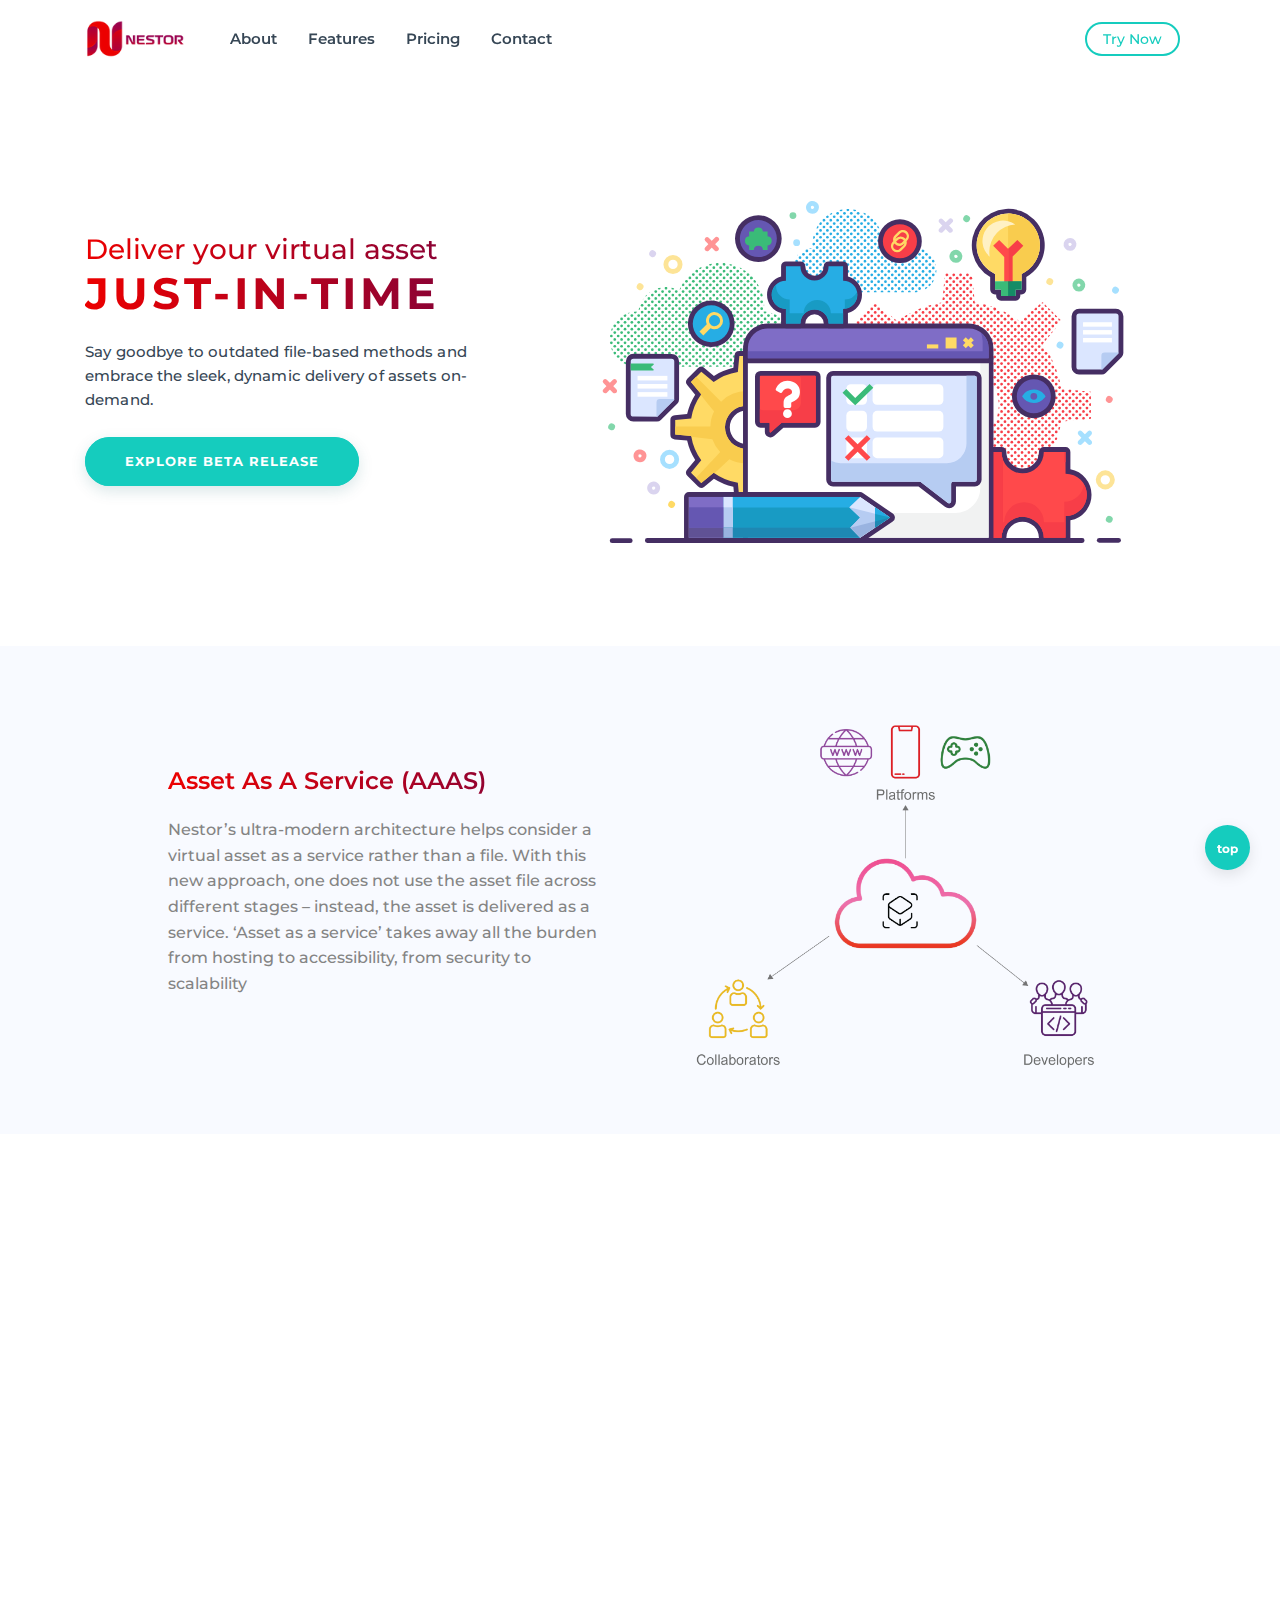
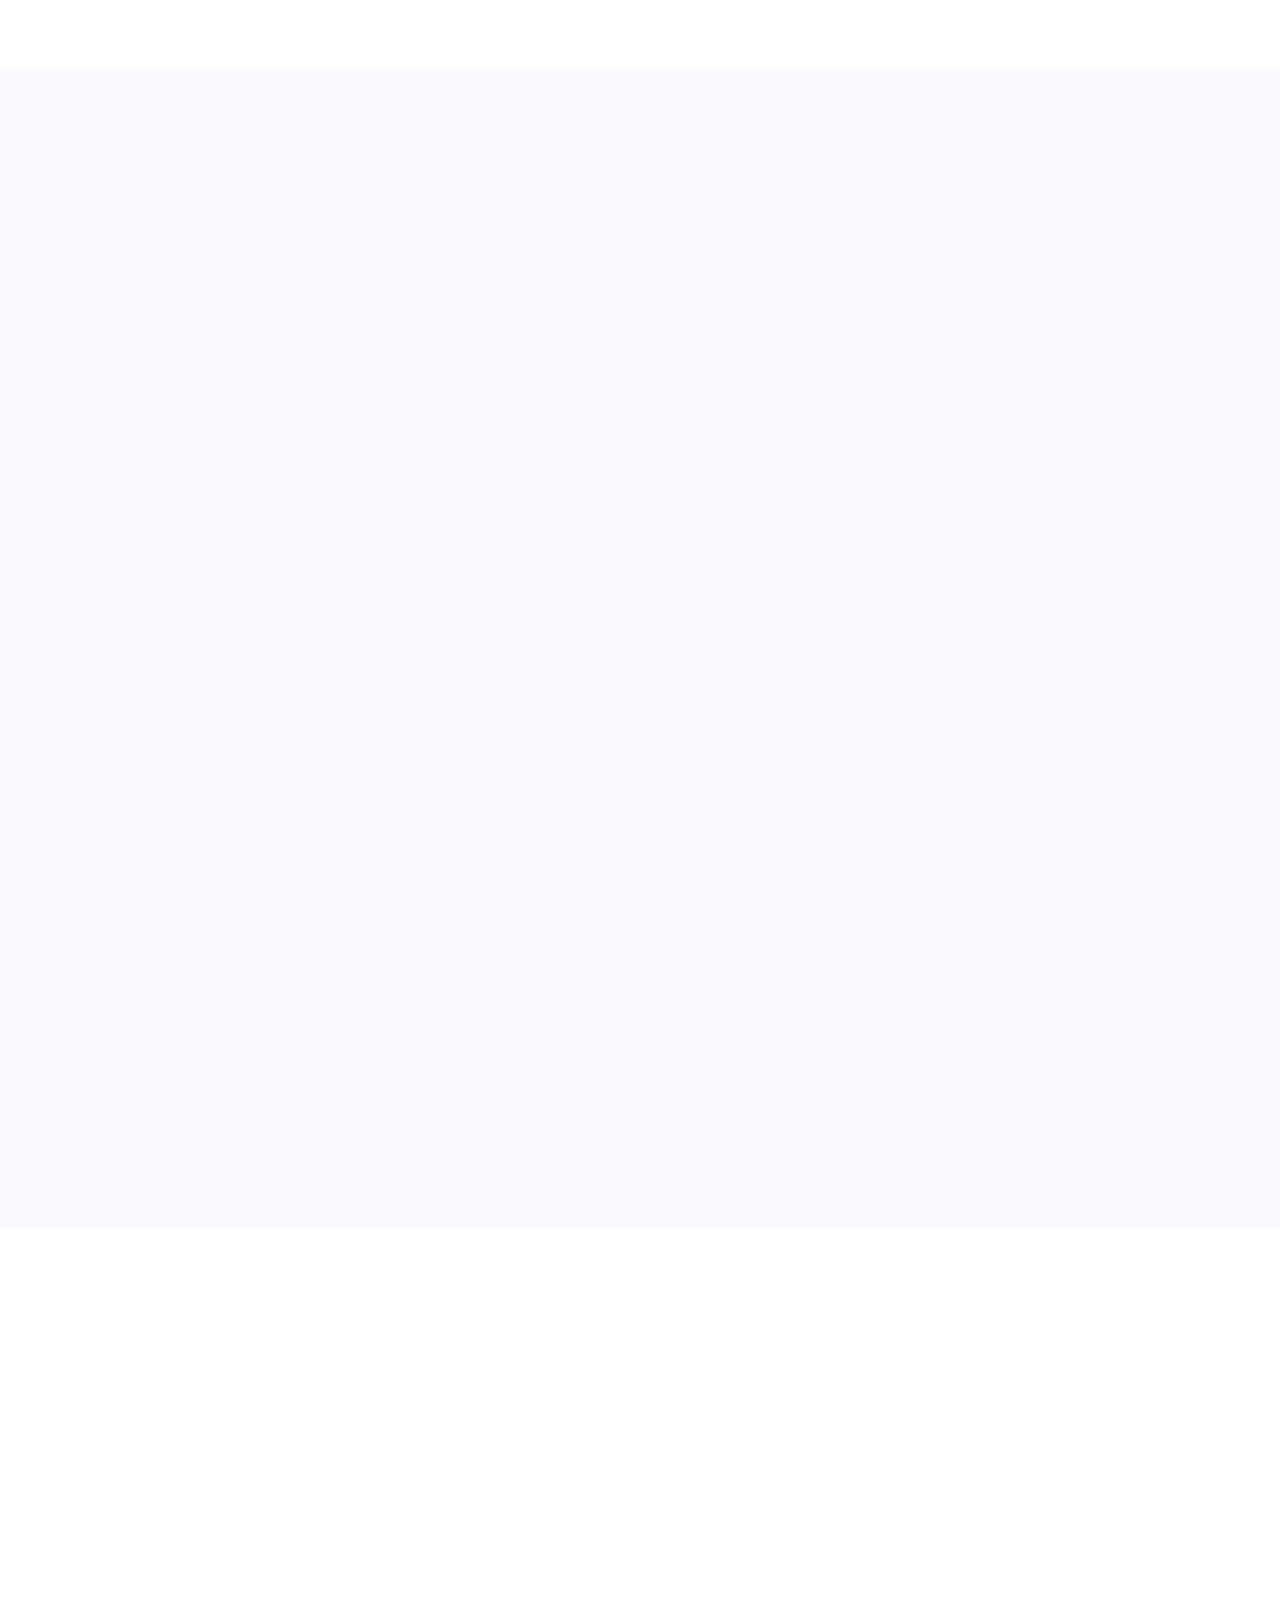
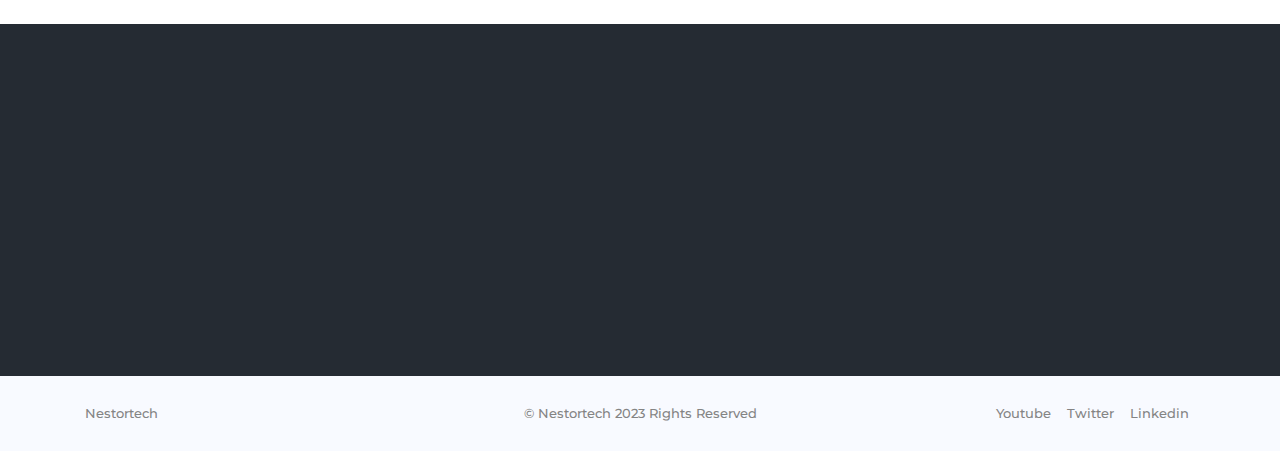
==== index.html @ db50aea8 "Favicon and title change" ====
<!DOCTYPE html>
<html lang="en">
  <head>
    <meta charset="utf-8">
    <title>Nestor - Virtual Assets Management Platform</title>
    <link rel="icon" href="assets/images/nestor_favicon.ico" type="image/png" sizes="16x16">
    <meta name="viewport" content="width=device-width, initial-scale=1">
    <meta http-equiv="X-UA-Compatible" content="IE=edge">
    <meta name="description" content="Experience Just-In-Time delivery of your virtual assets with Asset-as-a-Service">
    <meta name="keywords" content="Nestor, Virtual Assets, Virtual Assets Management Platform">
    <link href="assets/css/bootstrap.min.css" rel="stylesheet" type="text/css" media="all" />
    <link href="https://fonts.googleapis.com/css?family=Montserrat:300,400,500,600%7COpen+Sans:400%7CVarela+Round" rel="stylesheet">
    <link rel="stylesheet" href="assets/css/animate.css"> <!-- Resource style -->
    <link rel="stylesheet" href="assets/css/owl.carousel.css">
    <link rel="stylesheet" href="assets/css/owl.theme.css">
    <link rel="stylesheet" href="assets/css/magnific-popup.css">
    <link rel="stylesheet" href="assets/css/ionicons.min.css"> <!-- Resource style -->
    <link href="assets/css/style.css" rel="stylesheet" type="text/css" media="all" />
  </head>
  <body>
    <div class="wrapper">
      <div class="container-nav">
        <nav class="navbar navbar-expand-md navbar-light nav-white bg-light fixed-top past-main">
          <div class="container">
            <a class="navbar-brand js-scroll-trigger" href="./#main"><img  loading="lazy" src="assets/images/logo.png" width="100" alt="Nestor - Virtual Assets Management Platform"> </a>
            <button class="navbar-toggler" type="button" data-toggle="collapse" data-target="#navbarSupportedContent" aria-controls="navbarSupportedContent" aria-expanded="false" aria-label="Toggle navigation">
              <span class="navbar-toggler-icon"></span>
            </button>
            <div class="collapse navbar-collapse" id="navbarSupportedContent">
              <ul class="navbar-nav ml-15 navbar-left">
                <li class="nav-item"><a class="nav-link" href="./about.html">About</a></li>
                <li class="nav-item"><a class="nav-link js-scroll-trigger" href="#services">Features</a></li>
                <li class="nav-item"><a class="nav-link js-scroll-trigger" href="#pricing">Pricing</a></li>
                <li class="nav-item"><a class="nav-link" href="contact.html">Contact</a></li>
              </ul>
              <ul class="navbar-nav navbar-right wow fadeInRight">
                <li class="nav-item"><a class="btn-cta-outline js-scroll-trigger" href="https://app.nestortech.io/">Try Now</a></li>
              </ul>
            </div>
          </div>
        </nav>
      </div>


      <div id="main" class="main">
        <div class=" home-3">
          <div class="container">
            <div class="hero-inner">
              <div class="intro-block wow fadeInLeft">
                <h1 class="gradient-head-red">Deliver your virtual asset <br> <strong>JUST-IN-TIME</strong></h1>
                <p>Say goodbye to outdated file-based methods and embrace the sleek, dynamic delivery of assets on-demand.</p>
                <a href="https://app.nestortech.io" class="button2 btn-action wow fadeInLeft" data-wow-delay="0.2s">Explore Beta Release</a>
                
              </div>
              <div class="hero-img wow fadeInUp">
                <img loading="lazy" src="assets/images/AnalysisConceptIllustrationByBarsrsind-light.svg" alt="Hero Image">
              </div>
            </div>
          </div>
        </div>


        <div class="yd-ft bg-gray">
          <div class="containr">
            <div class="yd-ft-inner">
              <div class="yd-ft-left wow fadeInLeft">
                <h2 class="gradient-head-red">Asset As A Service (AAAS) </h2>
                    <p>Nestor’s ultra-modern architecture helps consider a virtual asset as a service rather than a file. With this new approach, one does not use the asset file across different stages – instead, the asset is delivered as a service. ‘Asset as a service’ takes away all the burden from hosting to accessibility, from security to scalability </p>
              </div>
              <div class="yd-ft-right wow fadeInLeft">
                <img loading="lazy" src="assets/images/scratch2_v2.png" alt="">
              </div>
            </div>
          </div>
        </div>

        <div class="yd-ft">
          <div class="containr">
            <div class="yd-ft-inner">
              <div class="yd-ft-right wow fadeInRight">
                <img loading="lazy" src="assets/images/Scratch1-v3.png" alt="">
              </div>

              <div class="yd-ft-left wow fadeInRight">
                <h2  class="gradient-head-red">Zero Redundancy</h2>
                    <p>Nestor empowers you to achieve zero redundancy of your valuable files across multiple environments. No chaos of duplicate files and the time-consuming process of manually managing them. With our innovative technology, you can seamlessly centralize and organize your assets, ensuring that every version is used efficiently and eliminating redundancy. This not only saves you precious time but also optimizes your resources, making your workflow more streamlined and productive than ever before.</p>
              </div>
             
            </div>
          </div>
        </div>


        <div id="services" class="lbl-services">
          <div class="container">
            <div class="row justify-center">
              <div class="col-md-8">
                <div class="service-intro wow fadeInDown text-center">
                 <h1 class="gradient-head-red"  class="gradient-head-red">Designed for Virtual Worlds.</h1>
                 <p>
                  Nestor seamlessly integrates virtual processes, boosting productivity. Don’t just survive in this virtual world—conquer it, leaving the competition clueless.
                </p>
                </div>
              </div>
            </div>
            <div class="row">
              <div class="col-sm-6 col-lg-4 wow fadeInDown" data-wow-delay="0.1s">
                <div class="lbl-service-card">
                  <div class="card-icon">
                    <div class="card-img">
                      <img loading="lazy" src="assets/icons/catalog.png" width="50" alt="Feature">
                    </div>
                  </div>
                  <div class="card-text">
                    <h3>Asset Versioning</h3>
                    <p>Collaborators can manage multiple versions of an asset without complex build scripts and use different versions with different environments.</p>
                  </div>
                </div>
              </div>
              <div class="col-sm-6 col-lg-4 wow fadeInDown" data-wow-delay="0.2s">
                <div class="lbl-service-card">
                  <div class="card-icon">
                    <div class="card-img">
                      <img loading="lazy" src="assets/icons/i1.png" width="50" alt="Feature">
                    </div>
                  </div>
                  <div class="card-text">
                    <h3>Environments</h3>
                    <p>Nestor helps developers map different asset versions  across environments. Nestor simplifies asset review and A/B Testing. </p>
                  </div>
                </div>
              </div>
              <div class="col-sm-6 col-lg-4 wow fadeInDown" data-wow-delay="0.3s">
                <div class="lbl-service-card">
                  <div class="card-icon">
                    <div class="card-img">
                      <img loading="lazy" src="assets/icons/continuous.png" width="50" alt="Feature">
                    </div>
                  </div>
                  <div class="card-text">
                    <h3>Asset Life-Cycle</h3>
                    <p>Nestor ensures complete control over the entire life cycle of an asset. No juggling, no chaos—Just pure, unadulterated efficiency.</p>
                  </div>
                </div>
              </div>
            </div>
            <div class="row">
              <div class="col-sm-6 col-lg-4 wow fadeInDown" data-wow-delay="0.1s">
                <div class="lbl-service-card">
                  <div class="card-icon">
                    <div class="card-img">
                      <img loading="lazy" src="assets/icons/api1.png" width="50" alt="Feature">
                    </div>
                  </div>
                  <div class="card-text">
                    <h3>API Driven</h3>
                    <p>No more SDKs or third-party packages in the your code to refer the virtual asset. Nestor makes it easy with HTTPS APIs.</p>
                  </div>
                </div>
              </div>
              <div class="col-sm-6 col-lg-4 wow fadeInDown" data-wow-delay="0.2s">
                <div class="lbl-service-card">
                  <div class="card-icon">
                    <div class="card-img">
                      <img loading="lazy" src="assets/icons/sort-size-down_v2.png" width="50" alt="Feature">
                    </div>
                  </div>
                  <div class="card-text">
                    <h3>Reduced App Size</h3>
                    <p>With virtual assets now hosted in Nestor, your mobile app lighter than ever. In most cases, Nestor can reduce app size by up to 50%. </p>
                  </div>
                </div>
              </div>
              <div class="col-sm-6 col-lg-4 wow fadeInDown" data-wow-delay="0.3s">
                <div class="lbl-service-card">
                  <div class="card-icon">
                    <div class="card-img">
                      <img loading="lazy" src="assets/icons/quiz.png" width="50" alt="Feature">
                    </div>
                  </div>
                  <div class="card-text">
                    <h3>Asset States</h3>
                    <p>Nestor provides various states applicable to an asset version. One asset version can be in different state in different environment</p>
                  </div>
                </div>
              </div>
            </div>
            </div>
          </div>

          <div id="pricing" class="pricing-section text-center">
            <div class="container">
              <div class="row">
                <div class="col-sm-12">
                  <div class="pricing-intro">
                    <h1 class="wow fadeInDown gradient-head-red" data-wow-delay="0s">Our Pricing Plans.</h1>
                    <p class="wow fadeInDown" data-wow-delay="0.2s">
                      Beta Version is completely free. Go Ahead and try it out.<br/>We are sure you will love it.
                    </p>
                  </div>
                </div>
              </div>
            </div>
          </div>


          <div id="buy" class="cta-sm">
            <div class="container-m text-center">
              <div class="cta-content wow fadeInDown">
                <h4>Power up your virtual world</h4>
                <h1>Reimagine Virtual Asset Management</h1>
                <a class="button2" href="https://app.nestortech.io">Get Started now</a>
              </div>
            </div>
          </div>


          <div class="footer-sm">
            <div class="container">
              <div class="row">
                <div class="col-md-4">
                  <h6>Nestortech</h6>
                </div>
                <div class="col-md-4">
                  <h6>&copy; Nestortech 2023 Rights Reserved</h6>
                </div>
                <div class="col-md-4">
                  <ul>
                    <li><a href="https://www.youtube.com/@nestorplatform">Youtube</a></li>
                    <li><a href="https://twitter.com/nestorplatform">Twitter</a></li>
                    <li><a href="https://www.linkedin.com/">Linkedin</a></li>
                  </ul>
                </div>
              </div>
            </div>
          </div>


        <!-- Scroll To Top -->
          <div id="back-top" class="bk-top">
            <div class="bk-top-txt">
              <a class="back-to-top js-scroll-trigger" href="#main">top</a>
             </div>
          </div>
        <!-- Scroll To Top Ends-->
      </div> <!-- Main -->
    </div><!-- Wrapper -->


    <!-- Jquery and Js Plugins -->
    <script src="assets/js/jquery-2.1.1.js"></script>
    <script src="assets/js/jquery.validate.min.js"></script>
    <script src="assets/js/popper.min.js"></script>
    <script src="assets/js/bootstrap.min.js"></script>
    <script src="assets/js/plugins.js"></script>
    <script src="assets/js/jquery.accordion.js"></script>
    <script src="assets/js/custom.js"></script>
  </body>
</html>
---- assets/css/style.css ----
/*----- 1. Reset.css -----*/

/* http://meyerweb.com/eric/tools/css/reset/
   v2.0 | 20110126
   License: none (public domain)
*/

html, body, div, span, applet, object, iframe,
h1, h2, h3, h4, h5, h6, p, blockquote, pre,
a, abbr, acronym, address, big, cite, code,
del, dfn, em, img, ins, kbd, q, s, samp,
small, strike, strong, sub, sup, tt, var,
b, u, i, center,
dl, dt, dd, ol, ul, li,
fieldset, form, label, legend,
table, caption, tbody, tfoot, thead, tr, th, td,
article, aside, canvas, details, embed,
figure, figcaption, footer, header, hgroup,
menu, nav, output, ruby, section, summary,
time, mark, audio, video {
	margin: 0;
	padding: 0;
	border: 0;
	vertical-align: baseline;
}
/* HTML5 display-role reset for older browsers */
article, aside, details, figcaption, figure,
footer, header, hgroup, menu, nav, section {
	display: block;
}
body {
	line-height: 1;
	font-family: 'Montserrat';
    font-size: 14px;
}
ol, ul {
	list-style: none;
}
blockquote, q {
	quotes: none;
}
blockquote:before, blockquote:after,
q:before, q:after {
	content: '';
	content: none;
}
table {
	border-collapse: collapse;
	border-spacing: 0;
}


/* --- Common Styles ---*/

h1, h2, h3, h4, h5, h6 {
	font-family: 'Montserrat';
  font-size: 16px;
}

p {
	font-family: 'Montserrat';
	font-size: 14px;
}

/*----- Helper Classes -----*/

html * {
	text-rendering: optimizeLegibility !important;
  -webkit-font-smoothing: antialiased;
  -moz-osx-font-smoothing: grayscale;
}

body {
	-webkit-font-smoothing: antialiased;
	-moz-osx-font-smoothing: grayscale;
}

*, *:after, *:before {
  -webkit-box-sizing: border-box;
  -moz-box-sizing: border-box;
  box-sizing: border-box;
}

.nopadding {
	padding: 0;
}

.nomargin {
	margin: 0 !important;
}

.custom-padding {
	padding-left: 10px;
	padding-right: 10px;
}

.bg-color {
	background: #f8faff !important;
}

#loading {
   width: 100%;
   height: 100%;
   top: 0px;
   left: 0px;
   position: fixed;
   opacity: 1;
   background-color: #f8faff;
   z-index: 9999;
   text-align: center;
}

.error-message {
	color: #FF3333;
	font-family: "Montserrat";
	margin-top: 5px;
}

.success-message {
	color:#33cc33;
	font-family: "Montserrat";
	margin-top: 5px;
}

.container-m {
	max-width: 1024px;
	margin: 0 auto !important;
	padding-left: 20px;
	padding-right: 20px;
	position: relative;
}

.container-s {
	max-width: 920px;
	margin: 0 auto !important;
	padding-left: 20px;
	padding-right: 20px;
	position: relative;
}

.slope {
	background: #fff;
  content: '';
  display: block;
  height: 80px;
  width: 100%;
  position: relative;
  bottom: -50px;
  z-index: 1;
  transform: skewY(-2.5deg);
  outline: 4px solid transparent;
  transform-origin: 100%;
}



/*------ Navbar Styling ------*/

.navbar {
  font-family: "Montserrat";
	padding-top: 40px;
	padding-bottom: 25px;
	background-color: transparent !important;
	-webkit-transition: 0.5s all ease;
	transition: 0.5s all ease;
}

.navbar .navbar-brand span {
	font-family: 'Montserrat';
	font-size: 16px;
	font-weight: 700;
	letter-spacing: 0;
	color: #00eaff !important;
	vertical-align: middle;
}

.navbar .navbar-brand img {
	vertical-align: middle;
	margin-right: 0.3em;
	-webkit-transition: width .5s ease, height .5s ease;
	max-width: 100%;
}

.navbar .navbar-toggler {
	border: none;
}

.navbar span.navbar-toggler-icon {
	background-image: url("data:image/svg+xml;charset=utf8,%3Csvg viewBox='0 0 32 32' xmlns='http://www.w3.org/2000/svg'%3E%3Cpath stroke='rgba(255,255,255, 0.9)' stroke-width='2' stroke-linecap='round' stroke-miterlimit='10' d='M4 8h24M4 16h24M4 24h24'/%3E%3C/svg%3E");
}

.navbar span.navbar-toggler-icon::before {
	outline: none;
}

.navbar .navbar-toggler:focus {
	outline: none;
}

.navbar-nav {
	text-align: center;
	margin-top: 15px;
	-webkit-transition: 0.5s all ease; /* For Safari 3.1 to 6.0 */
	transition: 0.5s all ease;
}

.navbar-nav .nav-item {
	font-size: 0.85rem;
	font-weight: 400;
  text-transform: capitalize;
  color: #563D7C;
}

.navbar-nav .nav-item .nav-link {
  color: #364655;
	font-weight: 600;
}

.nav-white .nav-item .nav-link {
	font-size: 0.92rem;
	text-transform: capitalize;
  color: #FFFFFF;
}

.nav-white .nav-item .nav-link:hover {
  color: #00eaff;
	-webkit-transition: 0.5s;
	transition: 0.5s;
}

.nav-white .nav-item .nav-link:focus {
	color: #00eaff;
}

.nav-white .navbar-brand {
	color: #FFFFFF;
}

@media only screen and (max-width: 768px) {

	.navbar {
		/*background: rgba(255, 255, 255, 0.99) !important;*/
		padding-top: 10px;
		padding-bottom: 10px;
	}

	.navbar .navbar-collapse {
		text-align: center;
		border-color: transparent;
	}


	.navbar-nav .nav-item {
    margin: 15px 0;
	}

	.navbar-nav .nav-item .nav-link {
		font-weight: 600;
	}

	.nav-white .nav-item .nav-link {
		color: rgba(21, 204, 190, 1);
	}
}

@media only screen and (max-width: 420px) {
	.navbar .navbar-collapse {
		background-color: #FFFFFF;
	}
}

.navbar.past-main {
	padding-top: 15px;
	padding-bottom: 15px;
	background-color: rgba(255, 255, 255, 0.99) !important;
}

.navbar.past-main2 {
	padding-top: 10px;
	padding-bottom: 10px;
	background-color: rgba(255, 255, 255, 0.99) !important;
	-webkit-box-shadow: 0 3px 10px 0 rgba(96, 96, 96, 0.3);
	-moz-box-shadow: 0 3px 10px 0 rgba(96, 96, 96, 0.3);
	box-shadow: 0 3px 10px 0 rgba(96, 96, 96, 0.3);
}

.navbar.past-main2 .navbar-brand img {
	width: 75px;
}

.navbar.effect-main {
  -webkit-transition: all 0.3s;
  transition: all 0.3s;
}

.navbar.past-main .navbar-brand span {
	color: #112493 !important;
}

.nav-white.past-main .nav-item .nav-link {
  color: #364655;
	font-weight:500;
}

.navbar.past-main .nav-item .nav-link {
	font-weight: 600;
}

.nav-white.past-main .navbar-brand {
	color: #364655;
}

.navbar.past-main span.navbar-toggler-icon {
	background-image: url("data:image/svg+xml;charset=utf8,%3Csvg viewBox='0 0 32 32' xmlns='http://www.w3.org/2000/svg'%3E%3Cpath stroke='rgba(0,0,0, 0.8)' stroke-width='2' stroke-linecap='round' stroke-miterlimit='10' d='M4 8h24M4 16h24M4 24h24'/%3E%3C/svg%3E");
}

.nav-white.effect-main {
  -webkit-transition: all 0.3s;
  transition: all 0.3s;
}

/*----------------------------------------------------------
--------------- Hero Home Styling Starts -------------------
----------------------------------------------------------*/

.hero-home {
 padding: 100px 0 100px 0;
 color: #000;
}

.hero-home .intro-block {
	padding: 50px 0 0 0;
	max-width: 800px;
	margin: 0 auto;
}

.centered {
	float: none !important;
  margin-left: auto !important;
  margin-right: auto !important;
}

.hero-home h4 {
	font-size: 12px;
	font-weight: 500;
	color: #ec0101;
	text-transform: uppercase;
	line-height: 1.2;
	letter-spacing: 1px;
	margin-bottom: 10px;
}

.hero-home h1 {
	font-size: 32px;
	font-weight: 700;
	color: #ec0101;
	line-height: 1.4;
	letter-spacing: -1px;
}

.hero-home p {
	font-size: 14px;
	font-weight: 500;
	color: #333;
	line-height: 1.6;
	margin-top: 20px;
}

/*---------- hero-2 Styling --------------- */

.hero-2 {
	padding: 100px 0 100px 0 !important;
	background: #FFFFFF;
	background: #252b33;
	background-size: cover;
}

.hero-2 .hero-content {
	text-align: center;
}

.hero-2 img {
	margin-top: 0;
}

.hero-2 h4 {
	font-size: 12px;
	font-weight: 500;
	color: #b2bcc1;
	text-transform: uppercase;
	line-height: 1.2;
	letter-spacing: 2px;
	margin-bottom: 20px;
}

.hero-2 h1 {
	font-size: 28px;
	font-weight: 700;
	color: #364655;
	color: #FFFFFF;
	line-height: 1.2;
	letter-spacing: -1px;
}

.hero-2 p {
	font-size: 15px;
	font-weight: 500;
	color: #627382;
	color: #FFFFFF;
	line-height: 1.6;
	letter-spacing: 0;
	margin-top: 20px;
}

.app-hero {
	display: block;
	-webkit-box-align: center;
	-ms-flex-align: center;
	align-items: center;
}

.app-hero .intro-block {
	-webkit-box-flex: 1;
	-ms-flex: 1 0 50%;
	flex: 1 0 50%;
	text-align: center;
	}

.app-hero .hero-img {
	-webkit-box-flex: 1;
	-ms-flex: 1 0 50%;
	flex: 1 0 50%;
}

.hero-2 .intro-block {
	padding: 15px;
}

.hero-2 .hero-split {
	width: 100%;
}



/*-----------------------------------------
------------- Trial Sign up Form ----------
------------------------------------------*/

.app-hero .hero-img {
	padding: 25px 0;
}

.signup-form {
	padding: 25px 35px;
	background: #f8faff;
	-moz-border-radius: 5px;
	-webkit-border-radius: 5px;
	border-radius: 5px;
	text-align: left;
}

.signup-form h1 {
	font-weight: 600;
	font-size: 21px !important;
	color: #15ccbe;
	letter-spacing: 0;
	line-height: 1.4;
	text-transform: capitalize;
	text-align: center;
	margin: 20px 0 30px 0;
}

.signup-form form textarea {
	height: 100px;
}

.signup-form form .input-error {
	border-color: #19b9e7;
}

.signup-form p {
	font-family: 'Montserrat';
	font-size: 12px !important;
	color: rgb(132, 132, 132);
	margin: 25px 0 10px 0;
}

.form-group {
	margin-bottom: 20px;
}

.signup-form input[type="text"],
.signup-form textarea,
.signup-form textarea.form-control {
	height: 45px;
  margin: 0;
  padding: 0 20px;
  vertical-align: middle;
  background: #F8F8F8;
  border: 1px solid #DDDDDD;
	font-family: 'Montserrat';
  font-size: 12px;
  font-weight: 500;
  line-height: 50px;
  color: #888888;
  -moz-border-radius: 0; -webkit-border-radius: 0; border-radius: 0;
  -moz-box-shadow: none; -webkit-box-shadow: none; box-shadow: none;
  -o-transition: all .3s; -moz-transition: all .3s; -webkit-transition: all .3s; -ms-transition: all .3s; transition: all .3s;
}

.signup-form textarea,
.signup-form textarea.form-control {
	padding-top: 10px;
	padding-bottom: 10px;
	line-height: 30px;
}

.signup-form input[type="text"]:focus,
.signup-form textarea:focus,
.signup-form textarea.form-control:focus {
	outline: 0;
	background: #FFFFFF;
  border: 1px solid #15ccbe;
  -moz-box-shadow: none; -webkit-box-shadow: none; box-shadow: none;
}

.signup-form input[type="text"]:-moz-placeholder, .signup-form textarea:-moz-placeholder, .signup-form textarea.form-control:-moz-placeholder { color: #888; }
.signup-form input[type="text"]:-ms-input-placeholder, .signup-form textarea:-ms-input-placeholder, .signup-form textarea.form-control:-ms-input-placeholder { color: #888; }
.signup-form input[type="text"]::-webkit-input-placeholder, .signup-form textarea::-webkit-input-placeholder, .signup-form textarea.form-control::-webkit-input-placeholder { color: #888; }


.signup-form button.btn {
	height: 45px;
  margin: 0;
  padding: 0 20px;
  vertical-align: middle;
  background: #15ccbe;
  border: 0;
  font-family: 'Montserrat', sans-serif;
  font-size: 14px;
  font-weight: 600;
  line-height: 45px;
  color: #FFFFFF;
	text-transform: capitalize;
  -moz-border-radius: 50px; -webkit-border-radius: 50px; border-radius: 50px;
  text-shadow: none;
  -moz-box-shadow: none; -webkit-box-shadow: none; box-shadow: none;
  -o-transition: all .3s; -moz-transition: all .3s; -webkit-transition: all .3s; -ms-transition: all .3s; transition: all .3s;
}

.signup-form button.btn:hover {
	 opacity: 0.9; color: #FFFFFF;
 }

.signup-form button.btn:active:focus, button.btn.active:focus {
	outline: 0;
	opacity: 0.9;
	background: #15ccbe;
	color: #fff;
}



/*------------ Hero - 3 Styling ---------------*/


.home-3 {
	padding: 0;
	/*background: #180f5d;*/
	padding: 50px 0 50px 0;
}

.home-3 {
	width: 100%;
	/* background-image: linear-gradient(to right, #2575fc 0%, #6a11cb 100%);
	background: linear-gradient(57deg, #00C6A7 0%, #1E4D92 100%);	overflow: hidden;
	background-image: linear-gradient(-225deg, #20E2D7 0%, #F9FEA5 100%);
	background-image: radial-gradient(ellipse farthest-side at 100% 100%,#1cafc6 50%,#012690 110%); */
	text-align: center;/*
	-webkit-transform: skewY(-8deg);
	transform: skewY(-8deg);
	-webkit-transform-origin: 0;
	transform-origin: 0;*/
}

.hero-inner {
	display: block;
	-webkit-box-align: center;
	-ms-flex-align: center;
	align-items: center;
	padding-top: 75px;
}

.hero-inner .intro-block {
	-webkit-box-flex: 1;
	-ms-flex: 1 0 40%;
	flex: 1 0 40%;
	text-align: center;
}

.hero-inner .hero-img {
	-webkit-box-flex: 1;
	-ms-flex: 1 0 60%;
	flex: 1 0 60%;
}


.home-3 .hero-inner img {
	transform: translateX(0);
	max-width: 100%;
	margin-top: 25px;
}

.home-3 h4 {
	font-family: 'Open Sans';
	font-size: 12px;
	font-weight: 500;
	color: #fc0303;
	text-transform: uppercase;
	line-height: 1.2;
	letter-spacing: 2px;
	margin-bottom: 20px;
}


.home-3 h1 {
	font-size: 38px;
	font-weight: 500;
	color: #fc0303;
	line-height: 1.2;
	letter-spacing: 0;
}

.home-3 p {
	font-size: 14px;
	font-weight: 500;
	color: #364655;
	line-height: 1.6;
	letter-spacing: 0.01em;
	margin-top: 20px;
}

.btn-action {
	padding: 15px 40px;
	background: rgba(21, 204, 190, 1);
	color: #FFF;
	border: none;
	border-radius: 50px;
	opacity: 1;
	box-shadow: 0 5px 15px 0 rgba(0, 92, 100, .15);
	font-family: 'Montserrat';
	font-size: 13px;
	font-weight: bold;
	text-transform: uppercase;
	letter-spacing: 1px;
	margin: 25px 10px 0 0;
	-webkit-transition: 0.2s;
	-moz-transition: 0.2s;
	transition: 0.2s;
}

.btn-action:hover {
	color: #FFFFFF;
	box-shadow: 0 10px 25px 0 rgba(0, 92, 100,.2);
	border: none;
	outline: none;
}

.btn-action:focus {
	background: rgba(21, 204, 190, 1);
	color: #FFFFFF;
	border: none;
	outline: none !important;
}


/*---------------------------------------------------------------
-------------- About Section Styling Ends Here ------------------
---------------------------------------------------------------*/


.yd-features {
	padding: 50px 0;
}

.yd-ft {
	padding: 50px 0;
}

.yd-ft .yd-ft-inner {
	display: block;
	max-width: 1024px;
	margin: 0 auto;
}

.yd-ft .yd-ft-inner .yd-ft-left {
	padding: 40px;
	text-align: center;
	max-width: 600px;
	margin: 0 auto;
}

.yd-ft .yd-ft-inner .yd-ft-left h2 {
	font-size: 24px;
	font-weight: 600;
	color: #364655;
	line-height: 1.4;
	letter-spacing: 0;
	margin-bottom: 20px;
}

.yd-ft .yd-ft-inner .yd-ft-left p {
	font-size: 16px;
	font-weight: 500;
	color: rgb(132, 132, 132);
	line-height: 1.6;
	margin-bottom: 20px;
}

.yd-ft .yd-ft-inner .yd-ft-left a {
	font-family: "Montserrat";
	font-size: 13px;
	font-weight: bold;
	color: rgba(21, 204, 190, 0.8);
	position: relative;
  display: inline-block;
  text-decoration: none;
}


.yd-ft .yd-ft-inner .yd-ft-left a::after {
	content: "";
	position: absolute;
	left: 0;
	bottom: -20%;
	height: 1px;
	width: 45px;
	background: #15ccbe;
	-webkit-transition: 0.3s;
	transition: 0.3s;
}

.yd-ft .yd-ft-inner .yd-ft-left a:hover::after {
	width: 75px;
}

.yd-ft .yd-ft-inner .yd-ft-left a:hover {
	text-decoration: none;
}

.yd-ft .ft-list {
	columns: 2;
	-webkit-columns: 2;
	margin-top: 40px;
}

.yd-ft .ft-list li {
	margin-bottom: 15px;
}

.yd-ft .ft-list .list-icon {
	display: inline-block;
	vertical-align: middle;
}

.yd-ft .ft-list .list-text {
	margin-left: 10px;
	display: inline-block;
	vertical-align: middle;
}

.yd-ft .ft-list .list-text h3 {
	font-size: 16px;
	font-weight: 600;
	color: rgb(132, 132, 132);
}


.yd-ft .yd-ft-inner .yd-ft-left .btn-action {
	background: #4747d1;
	color: #dadada;
	font-size: 12px;
	font-weight: 600;
	border-radius: 5px;
	margin: 10px 10px 0 0;
}

.yd-ft .yd-ft-inner .yd-ft-right {
	text-align: center;
}


.yd-ft .yd-ft-inner .yd-ft-right img {
	max-width: 90%;
	margin: 0 auto;
}


/*-----------------------------------------------------------------
--------------- Features Boxed Section Stying Starts --------------
-----------------------------------------------------------------*/

.yd-boxed-ft {
	padding: 50px 0 100px 0;
	background: #f9f9f9;
}

.yd-boxed-ft .boxed-intro {
	padding: 50px 0 75px 0;
	overflow: hidden;
	max-width: 600px;
	margin: 0 auto;
}

.yd-boxed-ft .boxed-intro h4 {
	font-size: 14px;
	font-weight: 600;
	color: #848484;
	text-transform: uppercase;
	margin-bottom: 15px;
}

.yd-boxed-ft .boxed-intro h1 {
	font-size: 24px;
  font-weight: 700;
  color: #364655;
  line-height: 1.2;
}

.yd-boxed-ft .boxed-intro p {
	font-size: 14px;
	font-weight: 500;
	color: #848484;
	line-height: 1.6;
	margin: 20px 0 0 0;
}

.yd-boxed-ft .box-inner {
	padding: 30px 30px 30px 30px;
	margin-bottom: 30px;
	background: #FFFFFF;
	min-height: 300px;
	border-radius: 2px;
	box-shadow:0 10px 30px rgba(0,0,0,.15);
	-webkit-transition: box-shadow .25s ease-in-out;
	-moz-transition:box-shadow .25s ease-in-out;
	-ms-transition:box-shadow .25s ease-in-out;
	-o-transition:box-shadow .25s ease-in-out;
	transition:box-shadow .25s ease-in-out;
}

.yd-boxed-ft .box-inner:hover {
	cursor: pointer;
	box-shadow:0 30px 60px rgba(0,0,0,.15);

}

.yd-boxed-ft .box-inner .box-icon {
	padding: 0 0 20px 0;
}

.yd-boxed-ft .box-inner .box-icon i {
	font-size: 34px;
	color: #448AFF;
}

.yd-boxed-ft .box-inner .box-info {
	padding: 0 0 20px 0;
}

.yd-boxed-ft .box-inner .box-info h1 {
	font-size: 21px;
	font-weight: 500;
	line-height: 1.2;
	color: #343434;
	margin: 0 0 20px 0;
}

.yd-boxed-ft .box-inner .box-info p {
	font-size: 14px;
	font-weight: 500;
	line-height: 1.6;
	color: #A1A1A1;
}

.yd-boxed-ft .box-inner .box-arrow {
	position: absolute;
	right: 15%;
	bottom: 12%;
}

.yd-boxed-ft .box-inner .box-arrow i {
	font-size: 32px;
	color: #448AFF;
}



@media only screen and (min-width: 767px) {

	.yd-ft-section .yd-ft-box {
		padding: 100px;
		display: -webkit-box;
	  display: -ms-flexbox;
	  display: flex;
	  -webkit-box-align: center;
	  -ms-flex-align: center;
	  align-items: center;
	}

	.yd-ft-section .yd-ft-box .ft-left {
		-webkit-box-flex: 1;
	  -ms-flex: 1 0 50%;
	  flex: 1 0 50%;
	}

	.yd-ft-section .yd-ft-box .ft-right {
		-webkit-box-flex: 1;
	  -ms-flex: 1 0 50%;
	  flex: 1 0 50%;
		-webkit-box-pack: end;
		-ms-flex-pack: end;
		justify-content: flex-end;
		text-align: center;
		margin-top: 0;
	}

	.yd-ft-box .ft-left h2 {
		font-size: 34px;
	}

	.yd-ft-box .ft-right p {
		font-size: 15px;
	}

	.yd-ft {
		padding: 50px 0;
	}


	.yd-ft .yd-ft-inner {
		padding: 0;
		display: -webkit-box;
	  display: -ms-flexbox;
	  display: flex;
	  -webkit-box-align: center;
	  -ms-flex-align: center;
	  align-items: center;
	}

	.yd-ft .yd-ft-inner .yd-ft-left {
		text-align: left;
		-webkit-box-flex: 1;
	  -ms-flex: 1 0 50%;
	  flex: 1 0 50%;
	}

	.yd-ft .yd-ft-inner .yd-ft-right {
		-webkit-box-flex: 1;
	  -ms-flex: 1 0 50%;
	  flex: 1 0 50%;
		-webkit-box-pack: end;
		-ms-flex-pack: end;
		justify-content: flex-end;
		text-align: center;
	}

}



@media only screen and (min-width: 480px) {

	.container-s {
		padding-left: 40px;
		padding-right: 40px;
	}

	.flex-inner .f-text {
		-webkit-box-flex: 1;
    -ms-flex: 1;
    flex: 1;
	 	text-align: left;
 }

}

@media only screen and (min-width: 768px) {

	.container-s {
		padding-left: 20px;
		padding-right: 20px;
	}

	.flex-intro h2 {
		font-size: 32px;
	}
	.navbar-expand-md .navbar-collapse {
		flex-basis: auto;
		flex-wrap: nowrap;
		flex-direction: row;
		justify-content: space-between;
		align-items: center;
	}
}


/*---------------------------------------------------------------
------------- App Features Styling Starts Here ----------------
---------------------------------------------------------------*/


.feature-single {
	padding: 6em 0;
}

.feature-single .f-icon {
	margin-bottom: 0.5em;
}

.feature-single .feature-text h4 {
	font-size: 24px;
	font-weight: 600;
	margin-bottom: 1em;
}

.feature-single .feature-text p {
	font-size: 17px;
	color: #767676;
	font-weight: 300;
	line-height: 1.4;
	max-width: 80%;
	margin: 0 auto;
}

.app-features {
	background: #f8faff;
	padding: 100px 0 100px 0;
	overflow-x: hidden;
}

.app-features h1 {
	font-size: 24px;
  font-weight: 700;
  color: #364655;
  line-height: 1.2;
  margin-bottom: 20px;
}

.app-features p {
	font-size: 14px;
  font-weight: 500;
  color: rgb(129, 129, 152);
  line-height: 1.6;
  max-width: 600px;
  margin: 0 auto;
}

.app-features .features-img {
	 margin: 0 auto;
	 margin-top: 100px;
}

.app-features .features-left, .app-features .features-right {
	padding: 50px 0 0 0;
}

.app-features .icon {
	margin-top: 10px;
	margin-bottom: 20px;
}

.app-features .icon img {
	width: 60px;
	margin-top: 25px;
}


.app-features .feature-single {
	margin-left: 0;
	margin-bottom: 20px;
	padding: 0;
}


.app-features .feature-single h1 {
	font-size: 21px;
	font-weight: 500;
	color: #364655;
	margin: 0 0 10px 0;
	letter-spacing: 0;
}

.app-features .feature-single p {
	font-size: 14px;
	color: rgb(129, 129, 152);
	line-height: 1.4;
	max-width: 240px;
	margin: 0 auto !important;
	margin: 10px 0 0 0;
}

@media only screen and (min-width: 801px) {
	.app-features .col-md-12 {
		order: 1;
	}
	.app-features .left-2 {
		order: 2;
	}
}

/*-----------------------------------------------------
------------ Video Feature styling starts -------------
-----------------------------------------------------*/


.vid-feature {
	padding: 100px 0 100px 0;
	background: #FFFFFF;
}

.vid-feature .col-md-8, .vid-feature .col-sm-8, .vid-feature .col-lg-8, .cta-alt .col-md-10, .cta-alt .col-lg-8 {
	margin: 0 auto;
	float: none;
}

.vid-feature h1 {
	font-size: 24px;
  font-weight: 700;
  color: #364655;
  line-height: 1.2;
	margin-bottom: 20px;
}

.vid-feature p {
	font-size: 14px;
  font-weight: 500;
  color: rgb(129, 129, 152);;
  line-height: 1.6;
	max-width: 600px;
	margin: 0 auto;
	margin-bottom: 20px;
}


.vid-cover {
	position: relative;
	overflow: hidden;
	background: #252525;
	border-radius: 6px;
	box-shadow: 0 23px 40px rgba(0, 0, 0, 0.2);
	z-index: 3;
	margin-top: 60px;
	margin-bottom: 30px;
}

.vid-feature h6 {
	font-family: 'Montserrat';
	font-size: 14px;
	font-weight: 400;
	line-height: 1.4;
	letter-spacing: 0;
}

.vid-feature h6 b {
	font-weight: 600;
}

.vid-feature h6 span a {
	font-family: 'Montserrat';
	font-size: 14px;
	font-weight: 400;
	color: #387ed1;
	text-transform: capitalize;
	text-decoration: underline;
	line-height: 1.2;
}

.vid-holder {
	border-radius: 6px;
  position: absolute;
  height: 100%;
  top: 0;
  left: 0;
  background-size: cover !important;
  background-position: 50% 50% !important;
  z-index: 0;
  transition: opacity .3s linear;
  -webkit-transition: opacity .3s linear;
  opacity: 0;
  background: #252525;
}

.vid-cover.active .vid-icon.active,
.vid-cover.active {
  opacity: 0 !important;
  pointer-events: none;
}

.vid-cover iframe {
	width: 100%;
	min-height: 420px;
}


/*--------------------------------------------------
------------ Video Feature styling Ends -------------
---------------------------------------------------*/


/* ----- Counter Section Styling Starts -----*/

.counter-section {
 width: 100%;
 padding-top: 25px;
 padding-bottom: 25px;
 background: #f8faff;
}

.counter-up {
	border-radius: 5px;
	-webkit-transition: 0.2s;
	-moz-transition: 0.2s;
	transition: 0.2s;
}

.counter-section h3  {
	font-size: 21px;
	font-weight: 600;
	color: #364655;
}

.counter-icon {
  padding: 15px;
}

.counter-icon img {
  width: 60px;
	height: 60px;
}

.counter-text {
	margin-top: 0;
  margin-bottom: 10px;
}

.counter-text h4 {
  font-size: 14px;
  font-weight: 400;
  padding: 0.5em;
  color: #364655;
}

/* -------- Counter Section Styling Ends --------- */


/*----------------------------------------------------------
------------------ Cta Big Styling Starts ------------------
----------------------------------------------------------*/

.cta-big {
	background: linear-gradient(to right, rgba(3, 0, 0, 0.6), rgba(0, 0, 0, 0.5)), url(../images/bb.jpg) no-repeat center center;
	background-size: cover;
	padding: 150px 0 150px 0;
}

.cta-big-inner {
	max-width: 720px;
	margin: 0 auto;
}

.cta-big-inner h1 {
	font-weight: 600;
	font-size: 28px;
	color: #FFFFFF;
	text-transform: capitalize;
	line-height: 1.2;
}

.cta-big h4 {
	font-size: 12px;
	font-weight: 600;
	color: #FFF;
	text-transform: uppercase;
	line-height: 1.2;
	letter-spacing: 1px;
	margin-bottom: 20px;
}

.cta-big-inner p {
	font-weight: 500;
	font-size: 16px;
	color: #FFFFFF;
	line-height: 1.4;
	letter-spacing: 1px;
	margin: 10px 0 0 0;
}

.cta-big .video-icon {
	margin-top: 20px;
	outline: none;
}

.cta-big .video-icon i {
	display: inline-block;
  position: relative;
  width: 60px;
  height: 60px;
	padding-left: 6px;
  text-decoration: none;
  text-align: center;
  color: rgba(255, 255, 255, 0.9);
	background: #15ccbe;
	opacity: 0.9;
  font-size: 28px;
  font-weight: normal;
  line-height: 2.25em;
  -webkit-border-radius:50%;
	-moz-border-radius:50%;
	border-radius: 50%;
	box-shadow:0 5px 10px rgba(0, 0, 0, .15);
	-webkit-transition: 0.2s;
	transition: 0.2s;
}

.cta-big .video-icon:hover i {
	opacity: 1;
}

.cta-alt {
	background: #252b33;
	padding: 100px 0;
}

.cta-alt h5 {
	font-weight: 400;
	font-size: 11px;
	color: #747c83;
	line-height: 1.2;
	margin-top: 3em;
}

.cta-alt h1 {
	font-weight: 500;
	font-size: 24px;
	color: #FFFFFF;
	line-height: 1.4;
}

.cta-alt p {
	font-weight: 400;
	font-size: 16px;
	color: #F1F1F1;
	line-height: 1.2;
}


/*--------------------------------------------------
------------ Cta Big Feature styling Ends -------------
---------------------------------------------------*/



/* ----- Pricing Tables Styling Starts ----- */

.pricing-section {
	width: 100%;
	height: 100%;
	padding-top: 100px;
	padding-bottom: 100px;
	background: #FFFFFF;
}

.pricing-intro {
	padding-bottom: 30px;
}

.pricing-intro h1 {
	font-size: 32px;
	color: #364655;
	font-weight: 600;
	line-height: 1.4;
	margin-bottom: 20px;
}


.pricing-intro p {
	font-size: 16px;
	color: #97a6b5;
	font-weight: 500;
	line-height: 1.6;
	letter-spacing: 0;
	margin-top: 10px;
	margin-bottom: 50px;
}

.pricing-details {
	padding: 50px 0 0 0;
}

.pricing-section .table-left, .pricing-section .table-right {
	padding: 20px 20px 50px 20px;
	margin: 0 auto;
	margin-bottom: 30px;
	background-color: #FFFFFF;
	box-shadow: 0px 0px 60px 0px rgba(0,0,0,.1);
	border: transparent;
	border-radius: 10px;
	max-width: 400px;
}

.table-left .icon, .table-right .icon {
	padding: 50px 50px 40px 50px;
}

.table-left .icon img, .table-right .icon img {
	width: 60px;
	height: 60px;
	margin: 0 auto;
}

.table-left .pricing-details span, .table-right .pricing-details span {
	display: block;
	font-family: 'Montserrat';
	font-size: 32px;
	font-weight: 600;
	color: #364655;
	opacity: 0.7;
	margin: 20px 0;
}

.table-center .pricing-details span {
	color: #111111;
}

.table-left .pricing-details h2, .table-right .pricing-details h2 {
	font-size: 21px;
	font-weight: 500;
	color: #00C6A7;
	margin-bottom: 30px;
}

.table-left .pricing-details p, .table-right .pricing-details p {
	font-size: 16px;
	font-weight: 500;
	color: #364655;
	line-height: 1.4;
}

.table-left .pricing-details ul, .table-right .pricing-details ul {
	margin-top: 30px;
	margin-bottom: 50px;
	padding: 0;
}


.table-left .pricing-details li, .table-right .pricing-details li {
	font-family: 'Montserrat';
	font-size: 16px;
	font-weight: 500;
	color: #97a6b5;
	line-height: 1.4;
	letter-spacing: 0;
	margin-bottom: 10px;
}

.pricing-section .table-left:hover, .pricing-section .table-right:hover {
	box-shadow: 0 0 80px 0 rgba(0, 0, 0, 0.1);
	-webkit-transition: 0.3s;
	-moz-transition: 0.3s;
	-o-transition: 0.3s;
	transition: 0.3s;
}

.pricing-section .table-left, .pricing-section .table-right {
	margin-top: 20px;
}

.pricing-section .table-center {
	margin-top: 0;
}

.pricing-section .btn-action {
	border-radius: 30px;
	border: none;
	background: #15ccbe;
	color: #FFFFFF;
	-webkit-transition: 0.5s;
	transition: 0.5s;
}

.pricing-section .btn-action:hover {
	background: #15ccbe;
	color: #FFFFFF;
	border: none;
	outline: none !important;
}

.pricing-section .btn-action:focus {
	background: #15ccbe;
	border: none !important;
	outline: none !important;
}



/*----------------------------------------------------------------
-------------------- Review Section Styling Starts -------------------
----------------------------------------------------------------*/


.yd-reviews {
	padding: 100px 0 100px 0;
	background: #FFFFFF;
	background: rgba(30, 166, 154, 0.08);
	background: #f8faff;
	background-size: cover;
}

.yd-reviews .intro {
	padding: 0;
	max-width: 600px;
	margin: 0 auto;
	margin-bottom: 75px;
}

.yd-reviews .intro h1 {
	font-size: 28px;
	font-weight: 700;
  color: #364655;
  line-height: 1.2;
  margin-bottom: 20px;
}

.yd-reviews .intro p {
	font-size: 16px;
  font-weight: 500;
  color: rgb(129, 129, 152);
  line-height: 1.6;
  margin: 0px auto;
}

.yd-reviews .intro p:nth-child(4) {
	font-size: 13px;
}

.yd-reviews .intro a {
	color: #0000FF;
	text-decoration: none;
}

.yd-reviews .review-card {
	padding: 50px;
	margin: 0 auto;
	background: rgba(30, 166, 154, 0.08);
	background: #FFF;
	background-size: cover;
	box-shadow: rgba(0, 0, 0, 0.1) 0px 10px 40px 0px;
	border: transparent;
	border-radius: 5px;
	margin-bottom: 25px;
}

.yd-reviews .review-card h1 {
	font-size: 18px;
	font-weight: 500;
	line-height: 1.6;
	margin-bottom: 20px;
}

.yd-reviews .review-card h2 {
	font-size: 16px;
	font-weight: 500;
	line-height: 1.4;
}

.yd-reviews .review-card h6 {
	font-size: 16px;
	font-weight: 500;
	line-height: 1.4;
}

.yd-reviews .review-card .review-attribution .review-img {
	text-align: center;
	margin: 50px 0 10px 0 !important;

}

.yd-reviews .review-card .review-attribution img {
	width: 60px;
	height: 60px;
	margin: 0 auto;
}



/*--------- Cta Small Section Styling ------------*/

.cta-sm {
	padding: 100px 0 100px 0;
	background: #252b33;
	color: #fff;
}

.cta-sm .cta-content {
	max-width: 768px;
	margin: 0 auto;
}

.cta-sm h1 {
	font-size: 28px;
	font-weight: 400;
	line-height: 1.6;
	margin-bottom: 20px;
}

.cta-sm h4 {
	font-size: 13px;
	font-weight: 500;
	color: #aeaeae;
	margin-bottom: 15px;
}

.btn-cta {
	font-family: "Montserrat";
	display: inline-block;
  font-size: 14px;
	font-weight: 500;
  border-radius: 100px;
  padding: 20px 70px;
  text-align: center;
  text-decoration: none !important;
  outline: none !important;
  background-color: #15ccbe;
  color: #FFFFFF;
	cursor: pointer;
	box-shadow: 0 5px 20px rgba(0, 0, 0, 0.1);
}

.btn-cta:hover {
	color: #FFFFFF;
}

.app-rating {
	font-family: 'Montserrat';
	font-size: 14px;
	font-weight: 500;
}

.app-rating i {
	color: #f79f24;
}

/*--------- Cta Small Section Styling ends ------------*/


/*-------------------------------------------------------
-------------- Subscription Form Styling ----------------
-------------------------------------------------------*/

.sub-form {
	position: relative;
}

.form {
	margin-top: 25px;
}

.subform-alt {
	margin-top: 0;
}

.form {
	position: relative;
}

.chimp-form .mail {
	position: relative;
	background-color: #F9F9F9;
  box-shadow: none;
  -webkit-box-sizing: content-box;
  -moz-box-sizing: content-box;
  box-sizing: content-box;
  transition: all .3s;
}

.form input {
  color: #222222;
  font-family: 'Montserrat';
  padding: 0;
  font-size: 13px;
	font-weight: 500;
	height: 45px;
  border: 0;
  border-radius: 30px;
	background-color: #F3F3F3;
  outline: none;
  padding: 0 100px 0 20px;
	box-shadow: 0 5px 30px rgba(255, 255, 255, 0.1);
}

.form input:focus {
	outline: none !important;
	border-color: transparent;
}

.form .submit-button {
  height: 45px;
  border: 0;
  border-radius: 30px;
  margin-left: -50px;
  padding: 0 25px 0 25px;
	background: #15ccbe;
	font-family: 'Montserrat';
	font-size: 14px;
	font-weight: 500;
	text-transform: capitalize;
	letter-spacing: 0;
  color: #FFFFFF;
	cursor: pointer;
  outline: none;
	box-shadow: 0 5px 30px rgba(255, 255, 255, 0.05);
	-webkit-transition: 500ms;
	-moz-transition: 500ms;
	transition: 500ms;
}


#email-error {
	position: absolute;
	left: 0;
	right: 0;
	bottom: -50%;
	font-family: 'Montserrat';
	font-size: 13px;
	font-weight: 500;
	color: #FF3333;
}

#response {
	position: absolute;
	left: 0;
	bottom: -45%;
	vertical-align: middle;
	font-family: 'Montserrat';
	font-size: 13px !important;
	font-weight: 500;
	color: #15ccbe;
}

#chimp-email-error {
	position: absolute;
	left: 0;
	bottom: -45%;
	vertical-align: middle;
	font-family: 'Montserrat';
	font-size: 13px;
	font-weight: 500;
	color: red;
}

.success-message {
	color:#33cc33;
	margin-top: 5px;
}

.form-note p {
	font-size: 12px;
}


/* ----- Client Sectiion Styling ----- */

.client-section {
	background-color: #eef2f5;
	padding: 20px 20px;
	border: 1px solid #eef2f5;
}

.clients .single img {
	width: 80px;
	opacity: 0.6;
	cursor: pointer;
	display: inline-block;
	-webkit-transition: 0.3s;
	transition: 0.3s;
}

.clients .single img:hover {
	opacity: 1;
	transform: scale(1.05);
}


/*-------------------------------------------------------
----------- Call to Action Styling Starts ---------------
-------------------------------------------------------*/

.ct-action {
	background: #FFFFFF;
	width: 100%;
	padding: 150px 0 150px 0;
}

.ct-action-inner h1 {
	font-size: 28px;
	font-weight: 300;
	line-height: 1.4;
	color: #252525;
	margin-bottom: 20px;
}

.ct-action-inner p {
	font-size: 15px;
	font-weight: 300;
	line-height: 1.4;
	color: #222222;
	margin-bottom: 20px;
}

.ct-action .subform {
	margin-top: 30px;
}




/* ------ Download Section Styling------------ */

.download {
  width: 100%;
  height: 100%;
  background: #F3F3F3;
	padding: 100px 0 100px 0;
}

.app-img {
  display: inline-block;
}


.app-info h3 {
  font-size: 34px;
  font-weight: 700;
  color: #404040;
  margin-top: 20px;
}

.app-info h4 {
  font-size: 18px;
  font-weight: 300;
  color:  #3C4B5D;
  margin: 20px 0 10px 0;
}

.app-info ul {
	margin-top: 20px;
}

.app-info span {
  font-family: 'Montserrat';
  font-size: 12px;
  font-weight: 400;
  color: #222222;
}

.app-info .ion {
  font-size: 1em;
  color: #ff8000;
}

.download-buttons {
	margin-top: 30px;
}

.download-buttons img {
	margin: 0 5px 0 5px;
}


/*------ Download Section Styling Ends ------ */


/*---------------------------------------------------
----------- Contact Section Styling Starts -------------
---------------------------------------------------*/

.contact {
	width: 100%;
	height: 100%;
	padding: 100px 0 0 0;
}

.contact .inner h1 {
	font-family: 'Roboto';
	font-size: 34px;
	font-weight: 300;
	color: #252525;
	line-height: 1.2;
	margin-bottom: 20px;
}

.contact .inner p {
	font-family: 'Roboto';
	font-size: 16px;
	font-weight: 300;
	color: #848484;
	line-height: 1.4;
}

.contact .address {
	padding: 10px 0 100px 0;
}

.contact .address h1 {
	font-family: 'Roboto';
	font-size: 24px;
	color: #454545;
	margin-bottom: 30px;
}

.contact .address p {
	font-family: 'Roboto';
	font-size: 21px;
	color: #454545;
	line-height: 1.8;
}

.contact .address p:nth-child(3) {
	margin-top: 30px;
}

.contact .address p:nth-child(5) {
	margin-top: 30px;
}

/* ------------ Contact Form Styling --------*/

.contact {
	padding: 150px 0 50px 0;
	background: #fff;
}

.contact-intro {
	max-width: 450px;
	margin: 0 auto;
}

.contact-intro h1 {
	font-size: 28px;
	font-weight: 600;
	color: #364655;
	line-height: 1.4;
}

.contact-intro p {
	font-size: 14px;
	line-height: 1.6;
	margin-top: 20px;
}

.contact-form {
	padding-top: 100px;
}

 .contact-form .form-control {
	font-family: 'Montserrat';
	padding: 0.5em;
	font-size: 14px;
	font-weight: 500;
	border: none;
  border-bottom: 2px solid #15ccbe;
  border-radius: 1px;
  margin-top: 10px;
	background: rgba(21, 204, 190, 0.05);
  margin-bottom: 15px;
  -webkit-box-shadow: inset 0 0px 0px rgba(0,0,0,0);
  box-shadow: inset 0 0px 0px rgba(0,0,0,0);
  -webkit-transition: 0.5s;
  -moz-transition: 0.5s;
    transition: 0.5s;
}

.form-control:focus {
  border-color: #15ccbe;
	background: rgba(21, 204, 190, 0.05);
  -webkit-box-shadow: none;
  -moz-box-shadow: none;
  box-shadow: none;
}

.contact-form .has-error .form-control {
	border-color: #ec0000;
	background: rgba(230, 0, 0, 0.02);
}

.contact-form input[type="text"],
textarea,
textarea.form-control {
	height: auto;
	background: rgba(21, 204, 190, 0.05);
}

.contact-form .form-group {
	margin-bottom: 25px;
}

.contact-form label {
	font-family: 'Montserrat';
	font-size: 14px;
	font-weight: 500;
	color: #364655;
}

.text-muted {
	font-family: 'Montserrat';
  font-size: 13px;
  color: #222222;
}

.text-muted strong {
  color: #FF3333;
}

.btn-send {
	font-family: 'Montserrat';
	font-size: 13px;
  font-weight: 400;
  text-transform: uppercase;
  letter-spacing: 1px;
  margin-bottom: 20px;
	padding: 12px 24px;
  border-radius: 50px;
  color: #FFFFFF;
	border: 0;
	cursor: pointer;
	background: rgba(21, 204, 190, 1);
  -webkit-transition: 0.5s;
  -moz-transition: 0.5s;
    transition: 0.5s;
}

.btn-send:hover, .btn-send:focus, .btn-send:active {
  color: #FFFFFF;
	background: rgba(21, 204, 190, 1);
	border: 0;
	box-shadow: 0 10px 25px 0 rgba(0, 92, 100,.2);
  outline: none !important;
	-webkit-transition: 0.5s;
	-moz-transition: 0.5s;
		transition: 0.5s;
}

.help-block {
	font-family: 'Montserrat';
	font-size: 12px;
	color: #FF3333;
}


.contact-details {
	padding: 100px 0 0 0;
	overflow: hidden;
}

.contact-details .col-sm-4 {
	margin-bottom: 20px;
}

.contact-details i {
	font-size: 32px;
	color: #A1A1A1;
}

.contact-details h1 {
	font-size: 16px;
	font-weight: 500;
	color: #364655;
	line-height: 1.6;
}

/* -------- Contact Section Styling Ends ---- */



/*-----------------------------------------------------------
------------ Service Features Styling Starts ---------------
-----------------------------------------------------------*/

.service-intro {
	padding: 0 0 50px 0;
}

.service-intro h1 {
	font-size: 24px;
  font-weight: 700;
  color: #364655;
  line-height: 1.2;
	margin-bottom: 20px;
}

.service-intro p {
	font-size: 14px;
  font-weight: 500;
  color: rgb(129, 129, 152);
  line-height: 1.6;
	max-width: 600px;
	margin: 0 auto;
}

.justify-center {
	justify-content: center !important;
	display: flex;
}

.lbl-services {
	padding: 100px 0 50px 0;
	position: relative;
	background: #f8faff;
}

.lbl-service-card {
	background: #FFF;
	text-align: center;
	box-shadow: 0 10px 40px 0 rgba(0, 0, 0, 0.1);
	border-bottom: 2px solid rgba(239, 0, 0, 0.3);
	padding: 50px 25px;
	margin: 0 0 50px 0;
	cursor: pointer;
	-webkit-transition: 0.3s;
	transition: 0.3s;
	border-radius: 0 0 2px 2px;
}

.lbl-service-card:hover {
	border-bottom: 2px solid rgba(239, 0, 0, 0.6);
	box-shadow: 0 40px 60px 0 rgba(0, 0, 0, 0.1);
}

.card-icon {
	width: 80px;
	height: 80px;
	margin: 0 auto;
	border-radius: 50%;
	background: rgba(30, 166, 154, 0.08);
	display: table;
	text-align: center;
}

.card-img {
	display: table-cell;
	vertical-align: middle;
  text-align: center;
}

.card-text {
	padding: 15px;
	margin-top: 15px;
}

.card-text h3 {
	font-size: 18px;
	font-weight: 500;
	color: #364655;
}

.card-text p {
	font-size: 14px;
	font-weight: 500;
	color: rgb(129, 129, 152);
	line-height: 1.6;
	margin-top: 15px;
}

@media only screen and (max-width: 42em) {
	.lbl-service-card {
		display: block !important;
	}
}



/*--------------------------------------------------------------
-------------------- Footer Small Styling Starts ---------------
--------------------------------------------------------------*/

.footer-sm {
	padding: 30px 0;
	background: rgba(30, 166, 154, 0.1);
	background: #f8faff;
	text-align: center;
}

.footer-sm .col-md-4:nth-child(even) {
	text-align: center;
}

.footer-sm .footer-logo {
	font-family: 'Montserrat';
	font-size: 16px;
	font-weight: 600;
	color: rgb(132, 132, 132);
	letter-spacing: 0;
	display: block;
	margin-bottom: 15px;
	text-decoration: none;
}

.footer-sm h6 {
	font-size: 13px;
	font-weight: 500;
	color: rgb(132, 132, 132);
	letter-spacing: 0;
	display: inline-block;
}

.footer-sm ul {
	list-style-type: none;
	text-align: center;
	margin-top: 10px;
}

.footer-sm ul li {
	font-family: "Montserrat";
  font-size: 13px;
  font-weight: 400;
	letter-spacing: 0;
  display: inline-block;
	margin-left: 6px;
  margin-right: 6px;
}

.footer-sm ul li a {
	font-size: 13px;
	font-weight: 500;
  position: relative;
  display: inline-block;
  color: rgb(132, 132, 132);
  text-decoration: none;
}

.footer-sm ul li a:before {
  content: "";
  position: absolute;
  width: 100%;
  height: 1px;
  bottom: -3px;
  left: 0;
  background-color: #1ea69a;
  visibility: hidden;
  -webkit-transform: scaleX(0);
  transform: scaleX(0);
  -webkit-transition: all 0.2s ease-in-out 0s;
  transition: all 0.2s ease-in-out 0s;
}

.footer-sm ul li a:hover:before {
  visibility: visible;
  -webkit-transform: scaleX(1);
  transform: scaleX(1);
}

.no-touch .footer-sm ul li a:hover {
  text-decoration: none;
  color: #000;
}



/* -------------------------------------------------------
----------- Bact-to-Top Styling Starts Here --------------
---------------------------------------------------------*/


.bk-top {
	position: fixed;
	bottom: 30px;
	right: 30px;
	border-radius: 3px;
	z-index: 90;
	display: none;
	width: 45px;
	height: 45px;
	background: #15ccbe;
	color: #f2f2f0;
	border-radius: 50%;
	display: table;
	box-shadow:0 5px 15px rgba(0, 0, 0, .1);
}

.bk-top-txt {
	display: table-cell;
  vertical-align: middle;
  text-align: center;
}

.back-to-top {
	font-family: 'Montserrat';
	font-size: 12px;
	font-weight: 700;
	color: #FFFFFF;
	text-decoration: none;
	-webkit-transition: 200ms;
	-moz-transition: 200ms;
	-o-transition: 200ms;
	transition: 200ms;
}

.back-to-top:hover {
  color: #FFFFFF;
	text-decoration: none;
	font-size: 13px;
}


.back-to-top:focus {
    color: #FFFFFF;
}



/*-----------------------------------------------------------------
------------------ All Media Queries Start Here -------------------
-----------------------------------------------------------------*/


@media only screen and (min-width: 767px) and (max-width: 991px) {

	.app-hero .intro-block {
		-webkit-box-flex: 1;
		-ms-flex: 1 0 50%;
		flex: 1 0 50%;
		text-align: center;
		}

	.app-hero .hero-img {
		-webkit-box-flex: 1;
		-ms-flex: 1 0 50%;
		flex: 1 0 50%;
	}

	.hero-inner .intro-block {
	 -webkit-box-flex: 1;
	 -ms-flex: 1 0 50%;
	 flex: 1 0 50%;
	 text-align: center;
	 }

 .hero-inner .hero-img {
	 -webkit-box-flex: 1;
	 -ms-flex: 1 0 50%;
	 flex: 1 0 50%;
 }

	.download-buttons img {
		width: 140px !important;
	}

}

@media only screen and (min-width: 767px) {

	.navbar-nav {
			margin-top: 0;
		}

	.navbar-nav .nav-item {
		margin-right: 15px;
	  font-size: 0.85rem;
	  font-weight: 400;
	}

	.hero-home {
	  padding: 150px 0 150px 0;
	}

	.hero-2 {
		padding: 100px 0 100px 0 !important;
	}

	.app-hero {
		display: -webkit-box;
		display: -ms-flexbox;
		display: flex;
		-webkit-box-align: center;
		-ms-flex-align: center;
		align-items: center;
	}

	.app-hero .intro-block {
		text-align: left;
	}

	.home-3 .hero-inner {
		display: -webkit-box;
		display: -ms-flexbox;
		display: flex;
		-webkit-box-align: center;
		-ms-flex-align: center;
		align-items: center;
	}

	.app-features h1 {
		font-size: 28px;
	}

	.app-features p {
		font-size: 16px;
	}

	.features {
		padding: 75px 0 75px 0;
	}

	.service-intro h1 {
		font-size: 28px;
	}

	.service-intro p {
		font-size: 16px;
	}


	.vid-feature h1 {
		font-size: 28px;
	}

.vid-feature p {
	font-size: 16px;
}

.features .col-sm-5, .app-feature .col-sm-5, .flex-split .col-sm-5 {
  -webkit-box-flex: 0;
  -webkit-flex: 0 0 41.666667%;
  -ms-flex: 0 0 41.666667%;
  flex: 0 0 41.666667%;
  max-width: 41.666667%;
}

.features .col-sm-7, .app-feature .col-sm-7, .flex-split .col-sm-7 {
  -webkit-box-flex: 0;
  -webkit-flex: 0 0 58.333333%;
  -ms-flex: 0 0 58.333333%;
  flex: 0 0 58.333333%;
  max-width: 58.333333%;
}

.features .feature-img {
	margin-bottom: 0;
}


.hero-home h1 {
	font-size: 38px;
}

.hero-2 h1 {
	font-size: 32px;
}

.home-3 h4 {
	font-size: 14px;
}

.home-3 h1 {
	font-size: 28px;
}

.intro-block h1 strong {
	font-size: 44px;
    letter-spacing: 4px;
}

.home-3 p {
	font-size: 15px;
}

.home-3 .intro-block {
	text-align: left;
}

.app-hero .hero-img {
	padding: 25px 25px;
}


.clients .single img {
	width: 120px;
}

	.yd-reviews .review-card {
		margin-bottom: 0;
	}

	.cta-big-inner h1 {
		font-size: 38px;
	}

	.cta-alt h1 {
		font-size: 32px;
	}

	.form input {
		padding: 0 50px 0 50px;
	}

	 .footer-sm {
		 text-align: left;
	 }

	 .footer-sm .footer-logo {
	 	margin-bottom: 0;
		font-size: 14px;
		display: block;
	 }

	 .footer-sm ul {
	 	list-style-type: none;
	 	text-align: right;
		margin-top: 0;
	 }

	 .contact-details {
		padding: 100px 0 50px 0;
		overflow: hidden;
	}

	.contact-details .col-sm-4 {
		margin-bottom: 0;
	}

}

@media only screen and (min-width: 1024px) {

	.app-hero .hero-img {
		padding: 25px 50px;
	}

	.form input {
		padding: 0 100px 0 50px;
	}
}

@media only screen and (max-width: 991px) {
	.signup-form {
		max-width: 500px;
		margin: 0 auto;
	}
}

@media screen and (max-width: 420px) {
	.form input {
	    text-align: center;
	    padding: 20px 20px;
	}

	.form .submit-button {
    margin-left: 5px;
	}
}

.ml-15 { margin-left: 15px;}

.gradient-head-red {
	font-size: 72px;
	background: linear-gradient(to right, rgb(236, 0, 0) , rgb(116, 3, 65));
	-webkit-text-fill-color: transparent;
	-webkit-background-clip: text;
}

.btn-gradient {
	background-image: linear-gradient(90deg, rgba(116, 3, 65,1) 0%, rgba(236,0,0,1) 49%, rgba(116, 3, 65,1) 100%);
	border-radius: 20px;
	position: relative;
  	text-decoration: none;
  	z-index: 2;
	  padding: 2px !important;
	  box-sizing: border-box;
}

.btn-gradient span {
	align-items: center;
	background: #fff;
	border-radius: 40px;
	display: flex;
	justify-content: center;
	height: 100%;
	transition: background .3s ease;
	width: 100%;
	padding: 8px 16px;
	color: rgb(236, 0, 0);
}

.btn-gradient:hover span {
	background: transparent;
	color: #fff;
}

.bg-gray {
	background: #f8faff;
}

.social-icons i {
	font-size: 24px;
}

.btn-cta-outline {
    font-family: "Montserrat";
    display: inline-block;
    font-size: 14px;
    font-weight: 500;
	border: #15ccbe solid 2px;
    border-radius: 100px;
    padding: 8px 16px;
    text-align: center;
    text-decoration: none !important;
    outline: none !important;
    background-color: #fff;
    color: #15ccbe;
    cursor: pointer;
}

.btn-cta-outline:hover {
	background-color: #15ccbe;
	color: #fff;
}

.team {
	margin: 0 auto;
}
.team .lbl-service-card {
	padding: 0;
}

.card-text.team-text {
    display: flex;
    flex-direction: row;
    flex-wrap: nowrap;
    justify-content: space-between;
    align-items: center;
	text-align: left;
	padding-top: 0px;
	font-family: 'Montserrat';
}

.desig {
	font-size: 18px;
}

.card-text.team-text i {
	font-size: 32px;
}
.name {
    margin-bottom: 8px;
}

.button2 {
	display: inline-block;
	padding: 20px 70px;
	border-radius: 10rem;
	color: #fff;
	font-size: 14px;
	transition: all .3s;
	position: relative;
	overflow: hidden;
	z-index: 1;
	font-family: "Montserrat";
	font-weight: 500;
	text-decoration: none;
}

.button2.btn-action {
	font-size: 13px;
    font-weight: bold;
    text-transform: uppercase;
	box-shadow: 0 5px 15px 0 rgba(0, 92, 100, .15);
	letter-spacing: 1px;
    margin: 25px 10px 0 0;
	padding: 18px 40px;
}

.button2:after {
	content: '';
	position: absolute;
	bottom: 0;
	left: 0;
	width: 100%;
	height: 100%;
	background-color: #15ccbe;
	border-radius: 10rem;
	z-index: -2;
}

.button2:before {
	content: '';
	position: absolute;
	bottom: 0;
	left: 0;
	width: 0%;
	height: 100%;
	background-color: #109e93;
	transition: all .3s;
	border-radius: 10rem;
	z-index: -1;
}

.button2:after {
	content: '';
	position: absolute;
	bottom: 0;
	left: 0;
	width: 100%;
	height: 100%;
	background-color: #15ccbe;
	border-radius: 10rem;
	z-index: -2;
}
.button2:hover {
	color: #fff;
	text-decoration: none;
}

.button2.btn-action:hover {
	box-shadow: 0 10px 25px 0 rgba(0, 92, 100,.2);
}

.button2.btn-action:focus {
    background: rgba(21, 204, 190, 1);
    color: #FFFFFF;
    border: none;
    outline: none !important;
}

.button2:hover:before {
	width: 100%;
}

.btn.disabled, .btn:disabled {
    opacity: .65;
    cursor: not-allowed;
}
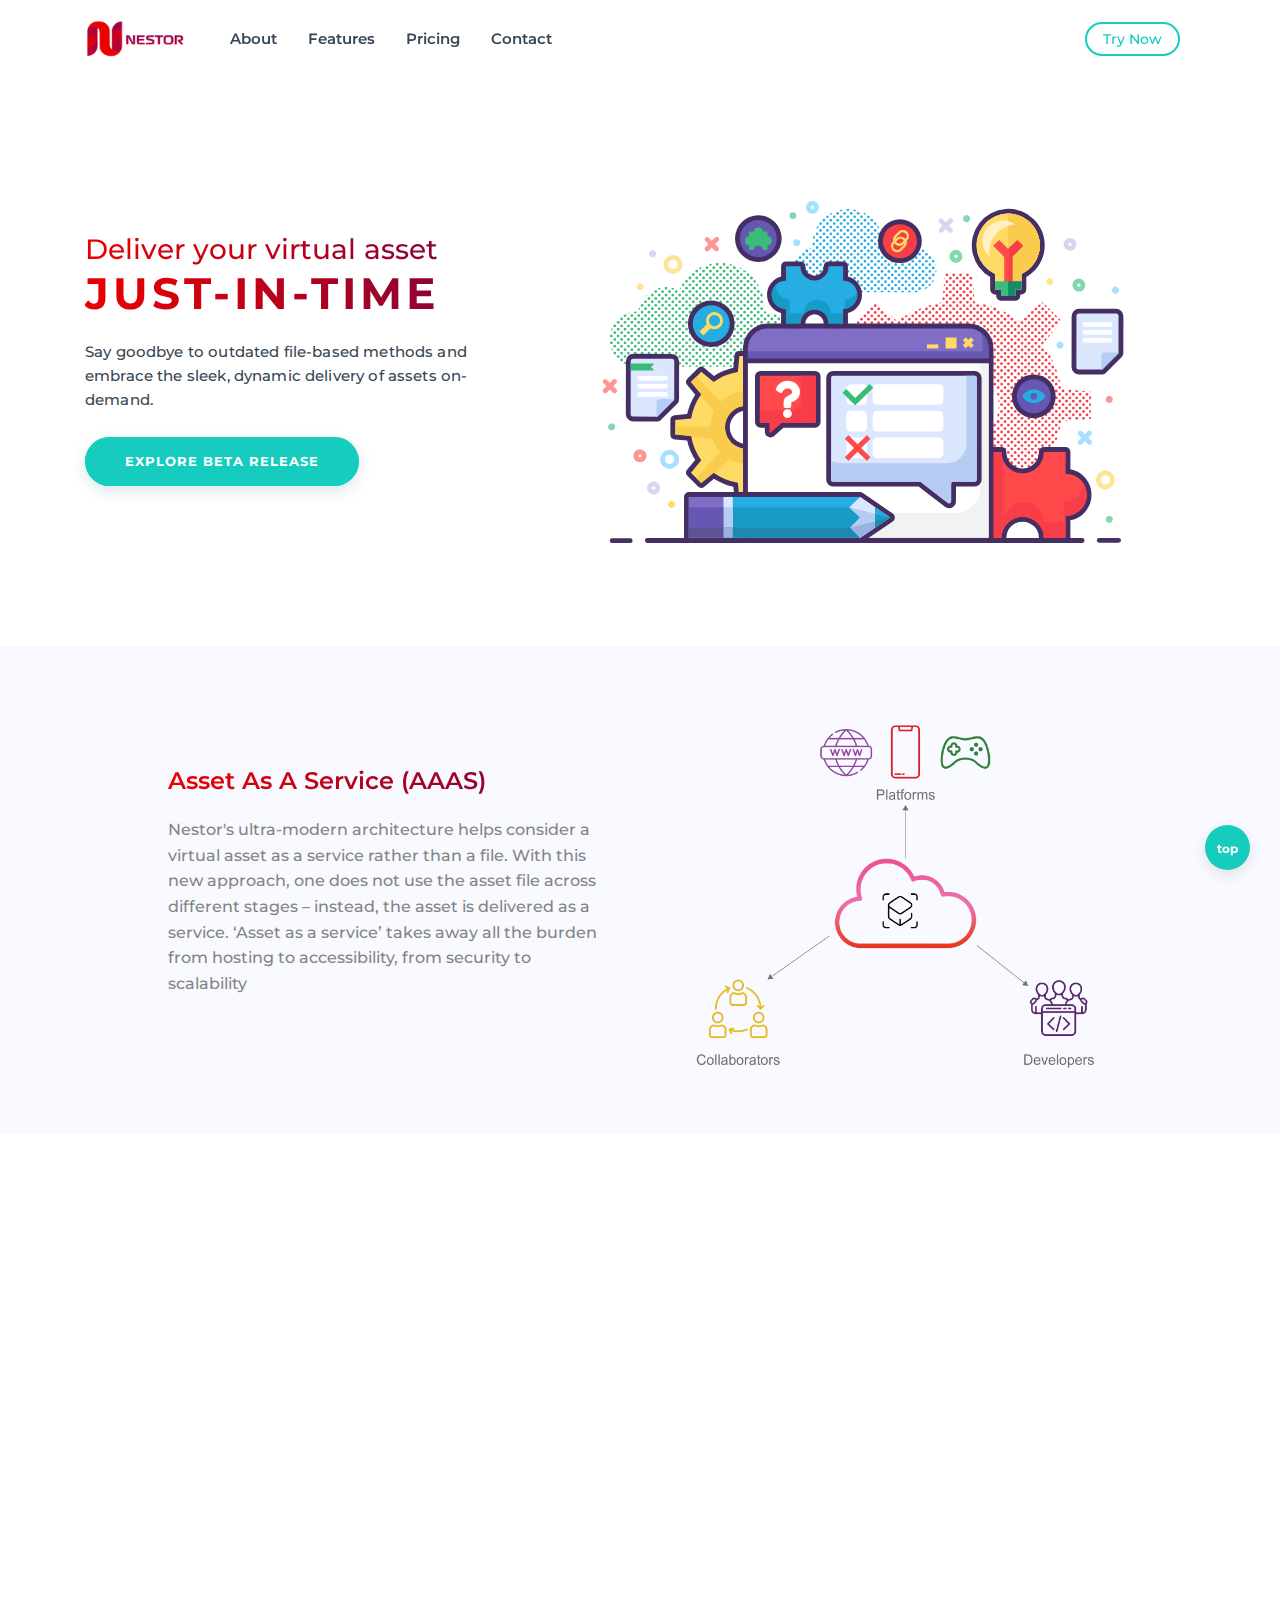
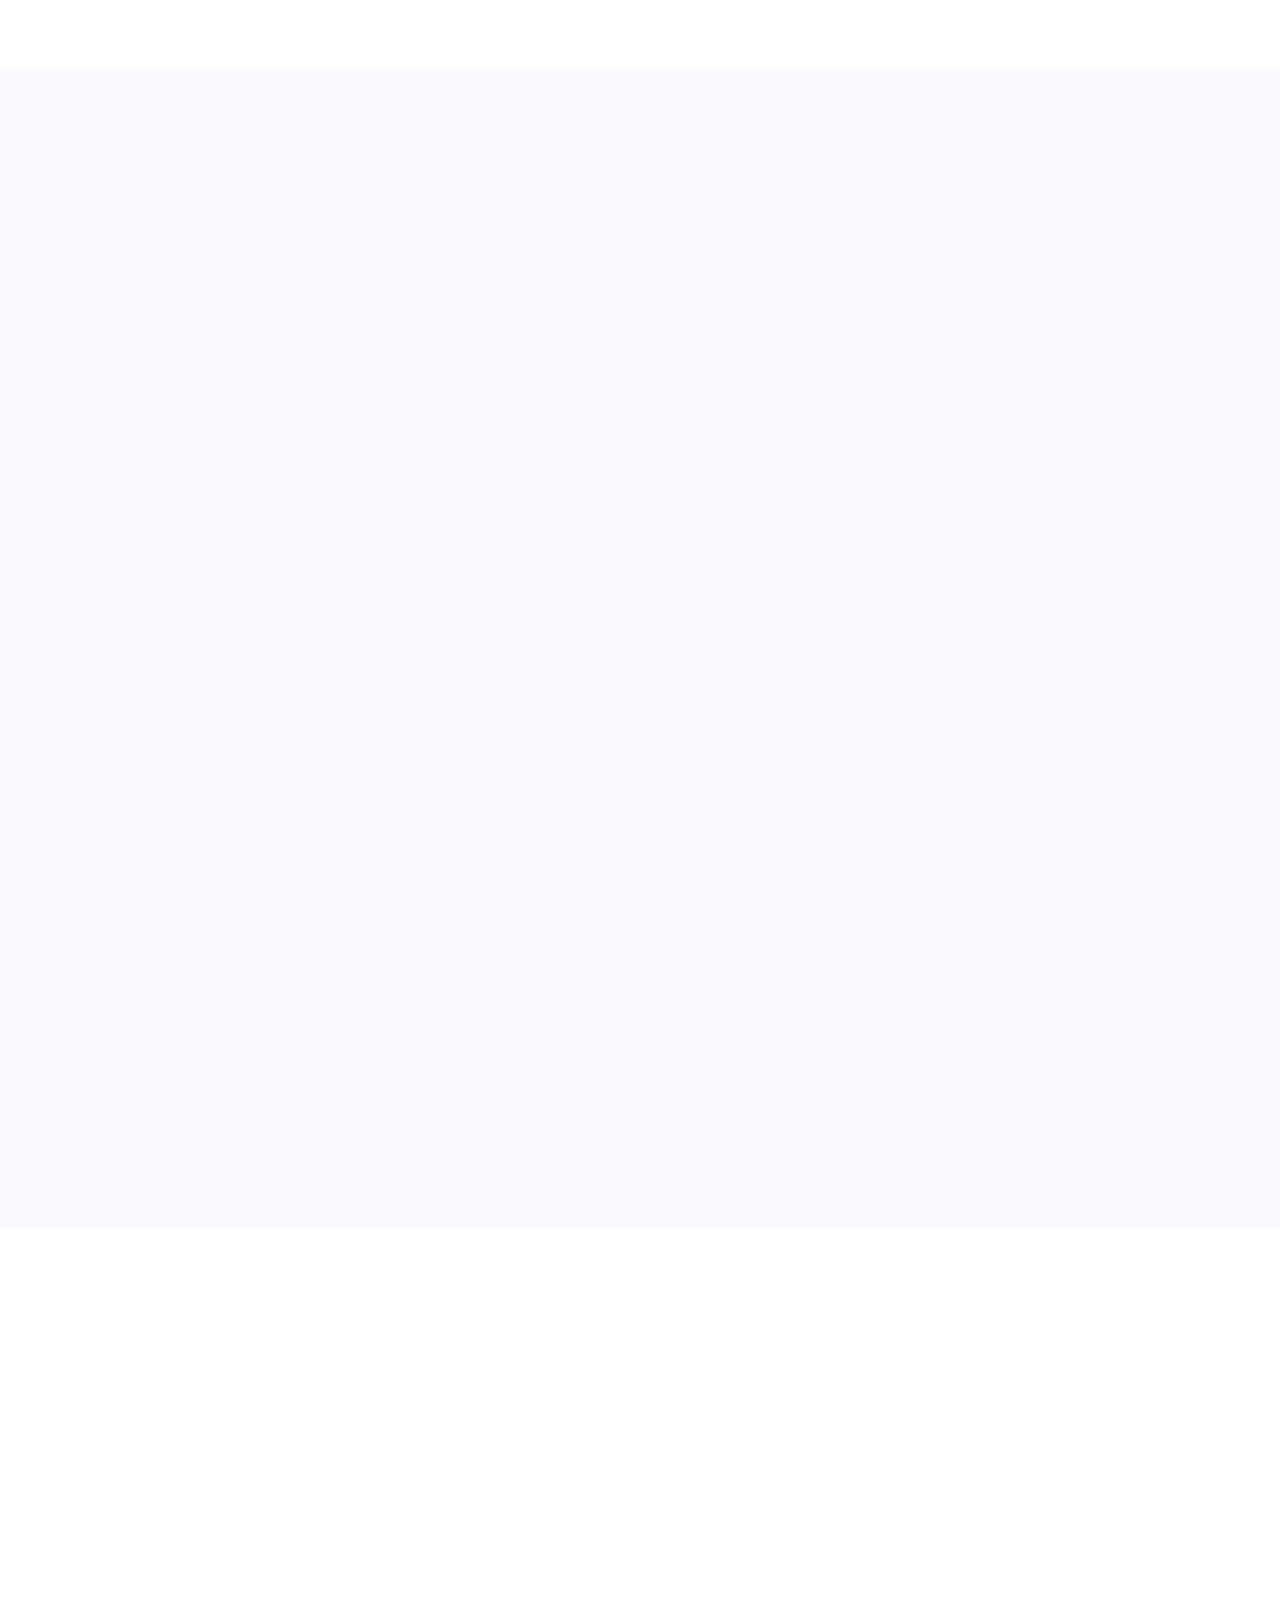
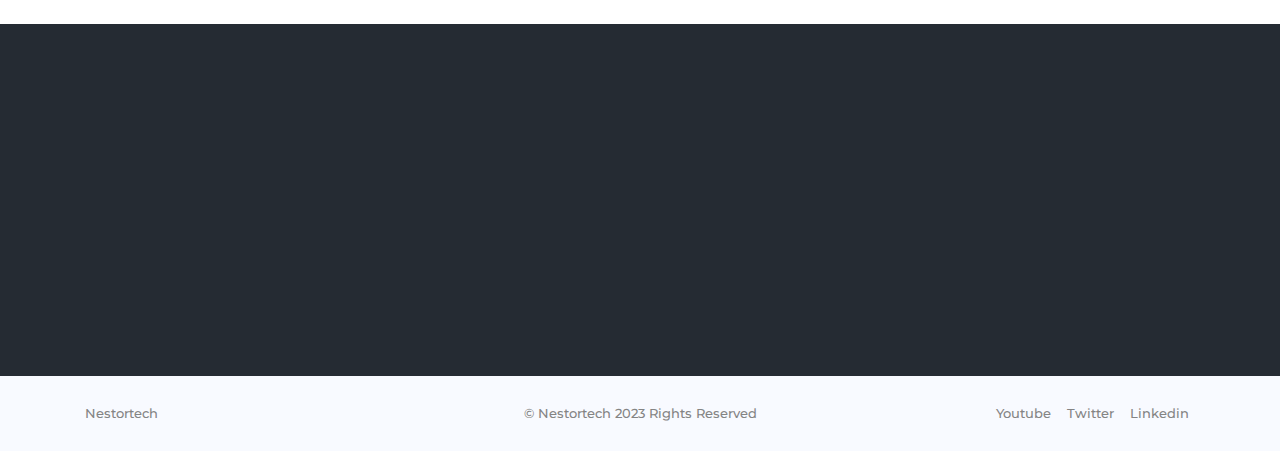
==== commit 813bc596: "Added sitemap" ====
--- a/index.html
+++ b/index.html
@@ -53,7 +53,7 @@
                 
               </div>
               <div class="hero-img wow fadeInUp">
-                <img loading="lazy" src="assets/images/AnalysisConceptIllustrationByBarsrsind-light.svg" alt="Hero Image">
+                <img loading="lazy" src="assets/images/deliver-your-virtual-asset.svg" alt="Deliver your virtual asset JUST-IN-TIME">
               </div>
             </div>
           </div>
@@ -65,10 +65,10 @@
             <div class="yd-ft-inner">
               <div class="yd-ft-left wow fadeInLeft">
                 <h2 class="gradient-head-red">Asset As A Service (AAAS) </h2>
-                    <p>Nestor’s ultra-modern architecture helps consider a virtual asset as a service rather than a file. With this new approach, one does not use the asset file across different stages – instead, the asset is delivered as a service. ‘Asset as a service’ takes away all the burden from hosting to accessibility, from security to scalability </p>
+                    <p>Nestor's ultra-modern architecture helps consider a virtual asset as a service rather than a file. With this new approach, one does not use the asset file across different stages – instead, the asset is delivered as a service. ‘Asset as a service’ takes away all the burden from hosting to accessibility, from security to scalability </p>
               </div>
               <div class="yd-ft-right wow fadeInLeft">
-                <img loading="lazy" src="assets/images/scratch2_v2.png" alt="">
+                <img loading="lazy" src="assets/images/asset-as-a-service.png" alt="Asset As A Service (AAAS)">
               </div>
             </div>
           </div>
@@ -78,7 +78,7 @@
           <div class="containr">
             <div class="yd-ft-inner">
               <div class="yd-ft-right wow fadeInRight">
-                <img loading="lazy" src="assets/images/Scratch1-v3.png" alt="">
+                <img loading="lazy" src="assets/images/Zero-redundancy.png" alt="Zero Redundancy Asset As A Service AAAS">
               </div>
 
               <div class="yd-ft-left wow fadeInRight">
@@ -98,7 +98,7 @@
                 <div class="service-intro wow fadeInDown text-center">
                  <h1 class="gradient-head-red"  class="gradient-head-red">Designed for Virtual Worlds.</h1>
                  <p>
-                  Nestor seamlessly integrates virtual processes, boosting productivity. Don’t just survive in this virtual world—conquer it, leaving the competition clueless.
+                  Nestor seamlessly integrates virtual processes, boosting productivity. Don't just survive in this virtual world—conquer it, leaving the competition clueless.
                 </p>
                 </div>
               </div>
@@ -108,7 +108,7 @@
                 <div class="lbl-service-card">
                   <div class="card-icon">
                     <div class="card-img">
-                      <img loading="lazy" src="assets/icons/catalog.png" width="50" alt="Feature">
+                      <img loading="lazy" src="assets/icons/versions_new.png" width="50" alt="Feature">
                     </div>
                   </div>
                   <div class="card-text">
@@ -121,7 +121,7 @@
                 <div class="lbl-service-card">
                   <div class="card-icon">
                     <div class="card-img">
-                      <img loading="lazy" src="assets/icons/i1.png" width="50" alt="Feature">
+                      <img loading="lazy" src="assets/icons/software_2.png" width="50" alt="Feature">
                     </div>
                   </div>
                   <div class="card-text">
@@ -134,7 +134,7 @@
                 <div class="lbl-service-card">
                   <div class="card-icon">
                     <div class="card-img">
-                      <img loading="lazy" src="assets/icons/continuous.png" width="50" alt="Feature">
+                      <img loading="lazy" src="assets/icons/asset_lifecycle.png" width="50" alt="Feature">
                     </div>
                   </div>
                   <div class="card-text">
@@ -149,7 +149,7 @@
                 <div class="lbl-service-card">
                   <div class="card-icon">
                     <div class="card-img">
-                      <img loading="lazy" src="assets/icons/api1.png" width="50" alt="Feature">
+                      <img loading="lazy" src="assets/icons/api.png" width="50" alt="Feature">
                     </div>
                   </div>
                   <div class="card-text">
@@ -162,7 +162,7 @@
                 <div class="lbl-service-card">
                   <div class="card-icon">
                     <div class="card-img">
-                      <img loading="lazy" src="assets/icons/sort-size-down_v2.png" width="50" alt="Feature">
+                      <img loading="lazy" src="assets/icons/reduced_size.png" width="50" alt="Feature">
                     </div>
                   </div>
                   <div class="card-text">
@@ -175,7 +175,7 @@
                 <div class="lbl-service-card">
                   <div class="card-icon">
                     <div class="card-img">
-                      <img loading="lazy" src="assets/icons/quiz.png" width="50" alt="Feature">
+                      <img loading="lazy" src="assets/icons/version_states.png" width="50" alt="Feature">
                     </div>
                   </div>
                   <div class="card-text">
--- a/assets/css/style.css
+++ b/assets/css/style.css
@@ -2127,7 +2127,6 @@
 	border-bottom: 2px solid rgba(239, 0, 0, 0.3);
 	padding: 50px 25px;
 	margin: 0 0 50px 0;
-	cursor: pointer;
 	-webkit-transition: 0.3s;
 	transition: 0.3s;
 	border-radius: 0 0 2px 2px;
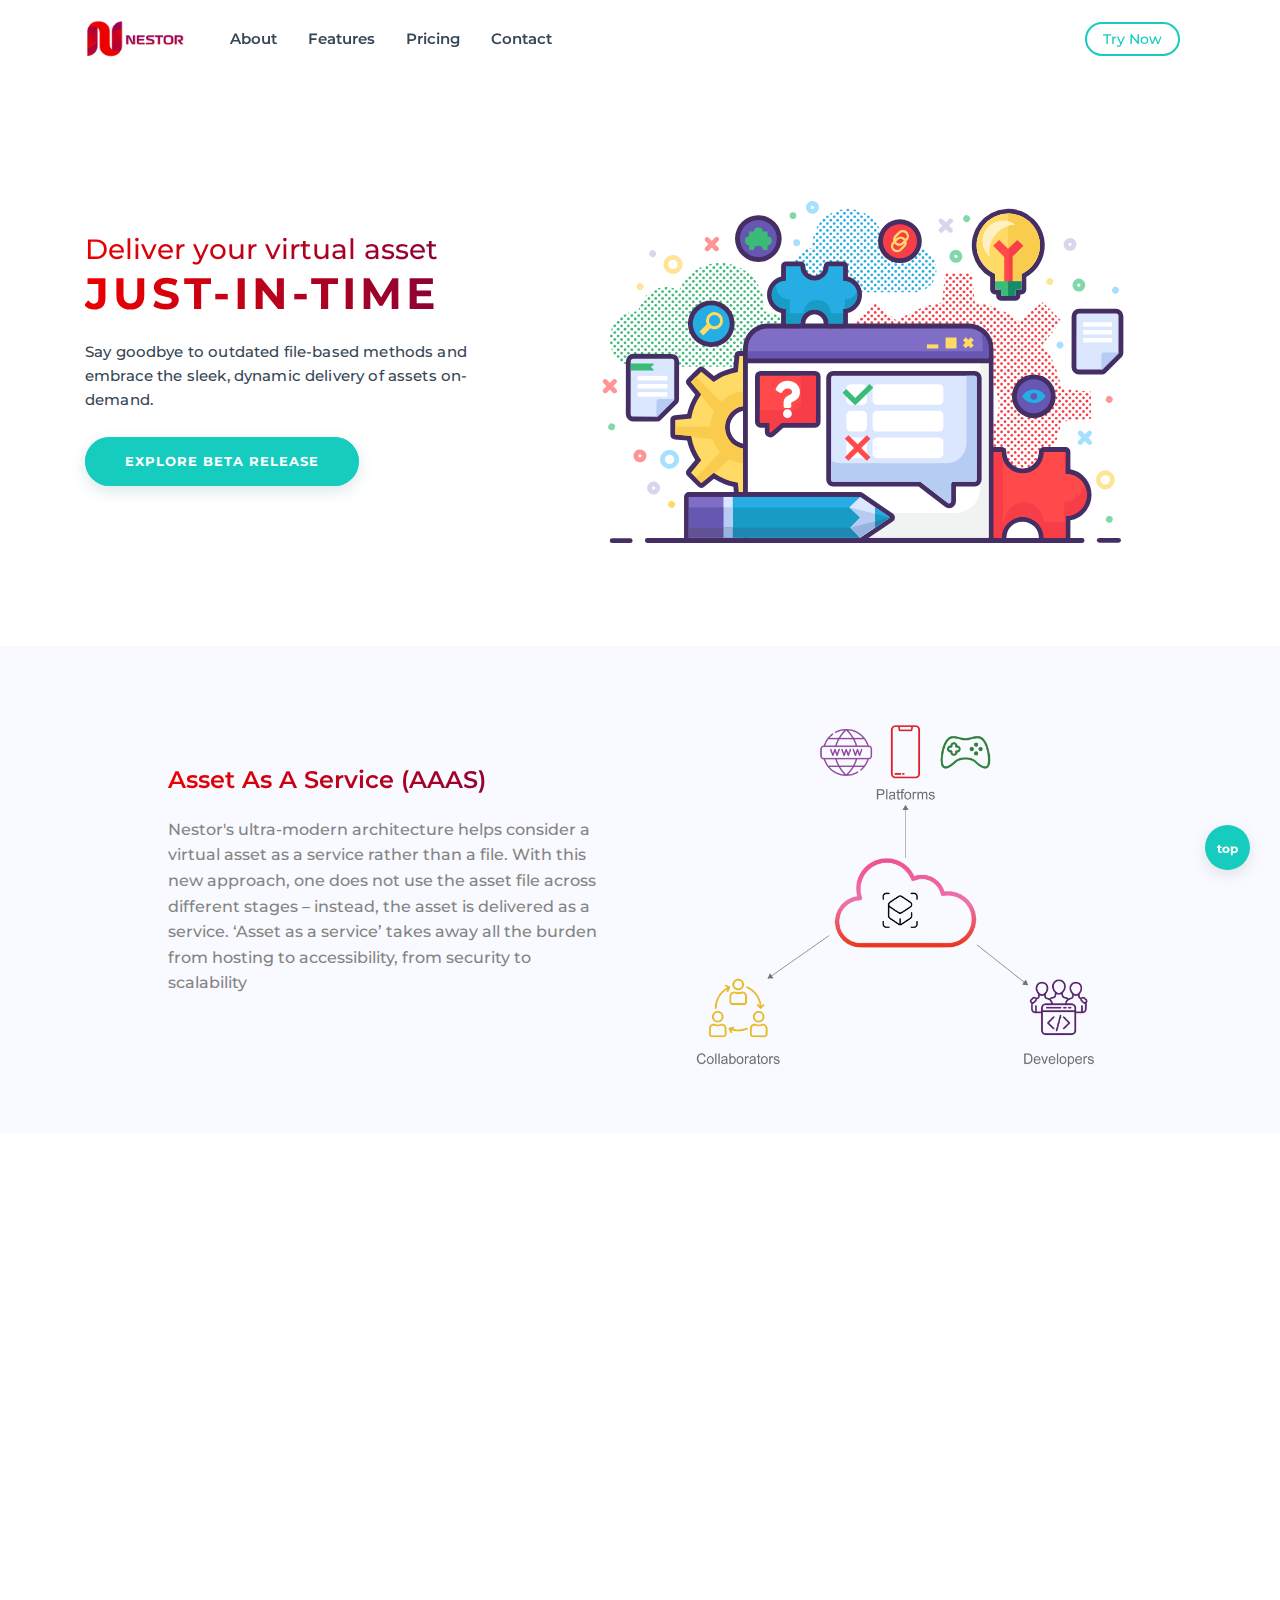
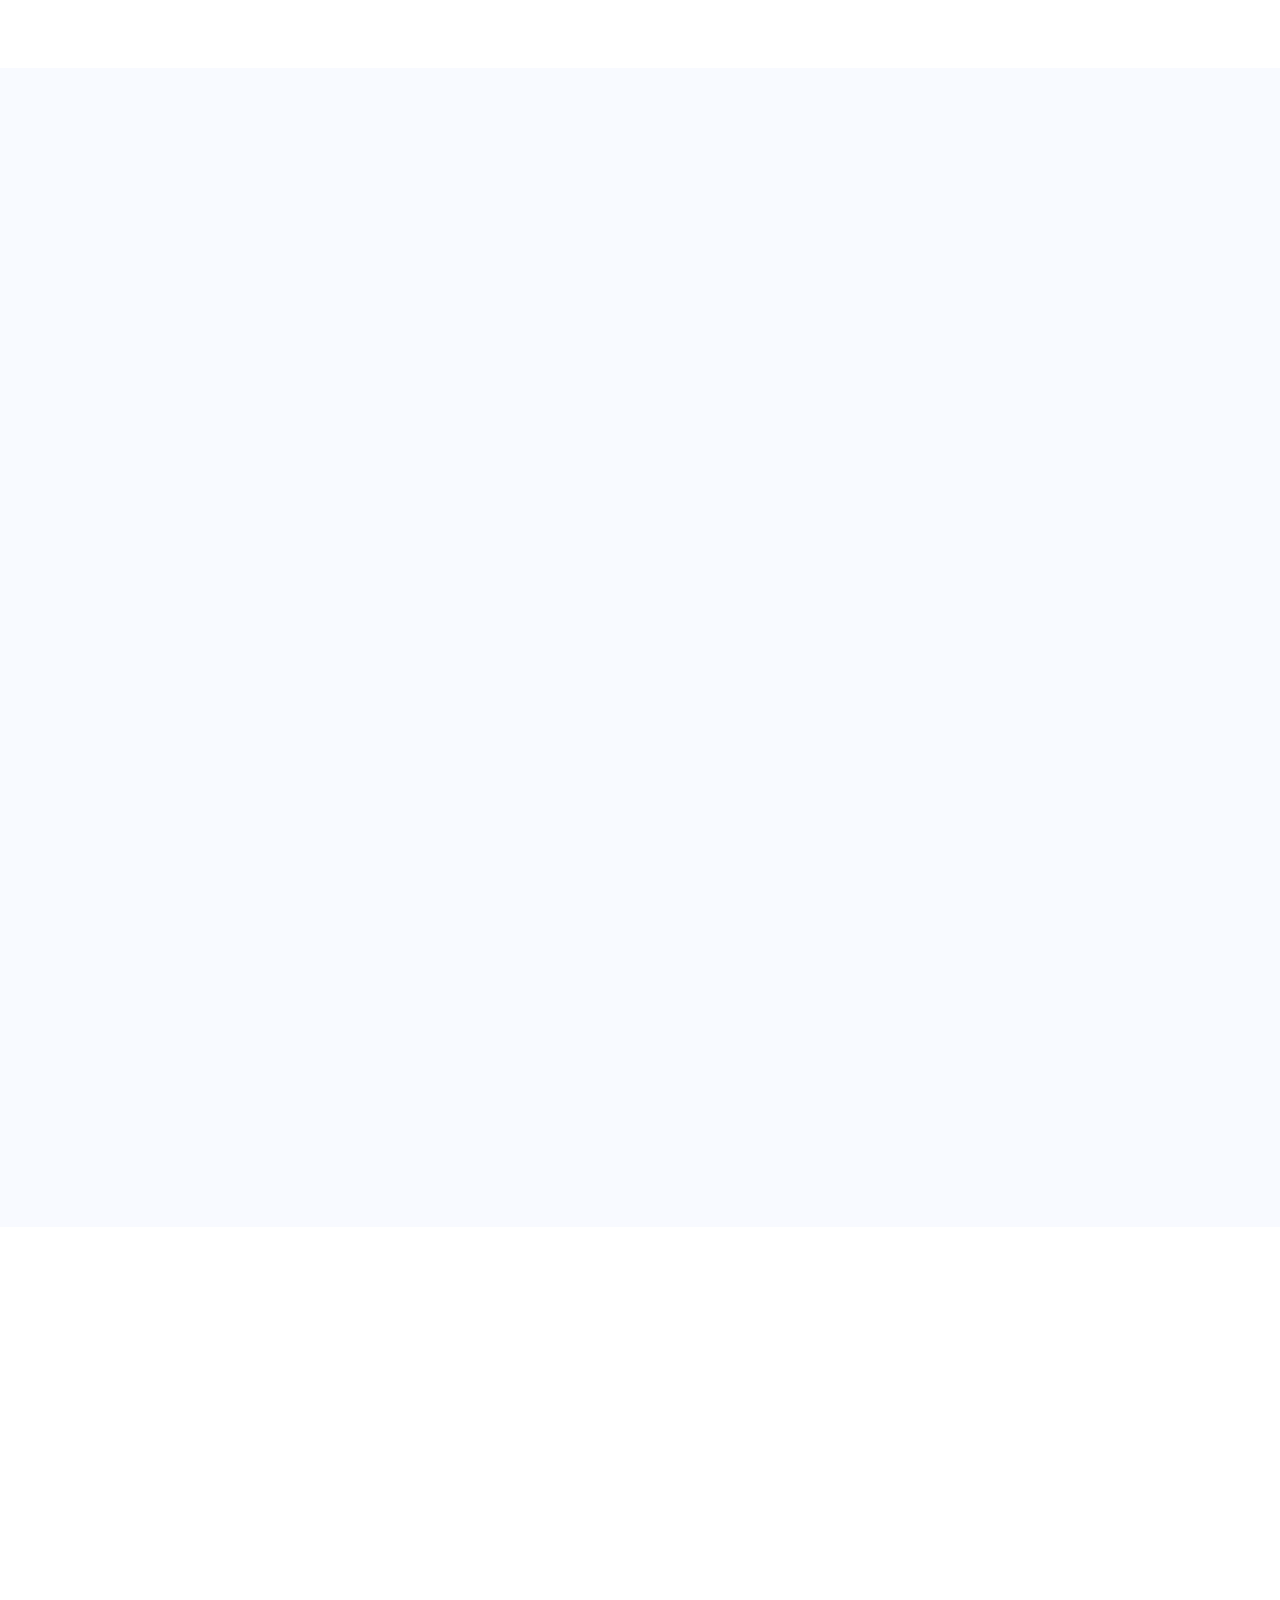
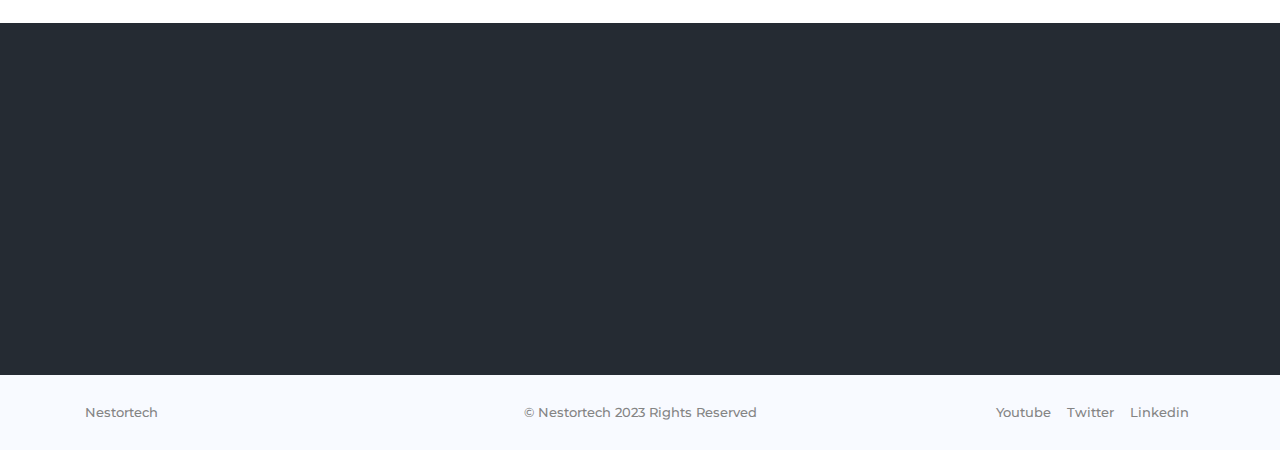
==== commit 7b1f49aa: "Added sitemap" ====
--- a/index.html
+++ b/index.html
@@ -8,14 +8,14 @@
     <meta http-equiv="X-UA-Compatible" content="IE=edge">
     <meta name="description" content="Experience Just-In-Time delivery of your virtual assets with Asset-as-a-Service">
     <meta name="keywords" content="Nestor, Virtual Assets, Virtual Assets Management Platform">
-    <link href="assets/css/bootstrap.min.css" rel="stylesheet" type="text/css" media="all" />
+    <link rel="stylesheet" href="assets/css/bootstrap.min.css" type="text/css" media="all" />
     <link href="https://fonts.googleapis.com/css?family=Montserrat:300,400,500,600%7COpen+Sans:400%7CVarela+Round" rel="stylesheet">
     <link rel="stylesheet" href="assets/css/animate.css"> <!-- Resource style -->
     <link rel="stylesheet" href="assets/css/owl.carousel.css">
     <link rel="stylesheet" href="assets/css/owl.theme.css">
     <link rel="stylesheet" href="assets/css/magnific-popup.css">
     <link rel="stylesheet" href="assets/css/ionicons.min.css"> <!-- Resource style -->
-    <link href="assets/css/style.css" rel="stylesheet" type="text/css" media="all" />
+    <link rel="stylesheet" href="assets/css/style.css" type="text/css" media="all" />
   </head>
   <body>
     <div class="wrapper">
@@ -53,7 +53,7 @@
                 
               </div>
               <div class="hero-img wow fadeInUp">
-                <img loading="lazy" src="assets/images/deliver-your-virtual-asset.svg" alt="Deliver your virtual asset JUST-IN-TIME">
+                <img loading="lazy" src="assets/images/deliver-your-virtual-asset.svg" width="666" height="444" alt="Deliver your virtual asset JUST-IN-TIME">
               </div>
             </div>
           </div>
@@ -68,7 +68,11 @@
                     <p>Nestor's ultra-modern architecture helps consider a virtual asset as a service rather than a file. With this new approach, one does not use the asset file across different stages – instead, the asset is delivered as a service. ‘Asset as a service’ takes away all the burden from hosting to accessibility, from security to scalability </p>
               </div>
               <div class="yd-ft-right wow fadeInLeft">
-                <img loading="lazy" src="assets/images/asset-as-a-service.png" alt="Asset As A Service (AAAS)">
+                <picture>
+                  <source type="image/webp" srcset="assets/images/asset-as-a-service.webp">
+                  <source type="image/jpeg" srcset="assets/images/asset-as-a-service.png">
+                  <img loading="lazy" width="460" height="385" src="assets/images/asset-as-a-service.png" alt="Asset As A Service (AAAS)">
+                </picture>
               </div>
             </div>
           </div>
@@ -78,7 +82,11 @@
           <div class="containr">
             <div class="yd-ft-inner">
               <div class="yd-ft-right wow fadeInRight">
-                <img loading="lazy" src="assets/images/Zero-redundancy.png" alt="Zero Redundancy Asset As A Service AAAS">
+                <picture>
+                  <source type="image/webp" srcset="assets/images/zero-redundancy.webp">
+                  <source type="image/jpeg" srcset="assets/images/Zero-redundancy.png">
+                  <img loading="lazy" width="460" height="401" src="assets/images/Zero-redundancy.png" alt="Zero Redundancy Asset As A Service AAAS">
+                </picture>
               </div>
 
               <div class="yd-ft-left wow fadeInRight">
--- a/assets/css/style.css
+++ b/assets/css/style.css
@@ -31,8 +31,9 @@
 }
 body {
 	line-height: 1;
-	font-family: 'Montserrat';
+	font-family: 'Montserrat', Arial,sans-serif;
     font-size: 14px;
+	font-display: swap;
 }
 ol, ul {
 	list-style: none;
@@ -55,12 +56,14 @@
 
 h1, h2, h3, h4, h5, h6 {
 	font-family: 'Montserrat';
+	font-display: swap;
   font-size: 16px;
 }
 
 p {
 	font-family: 'Montserrat';
 	font-size: 14px;
+	font-display: swap;
 }
 
 /*----- Helper Classes -----*/
